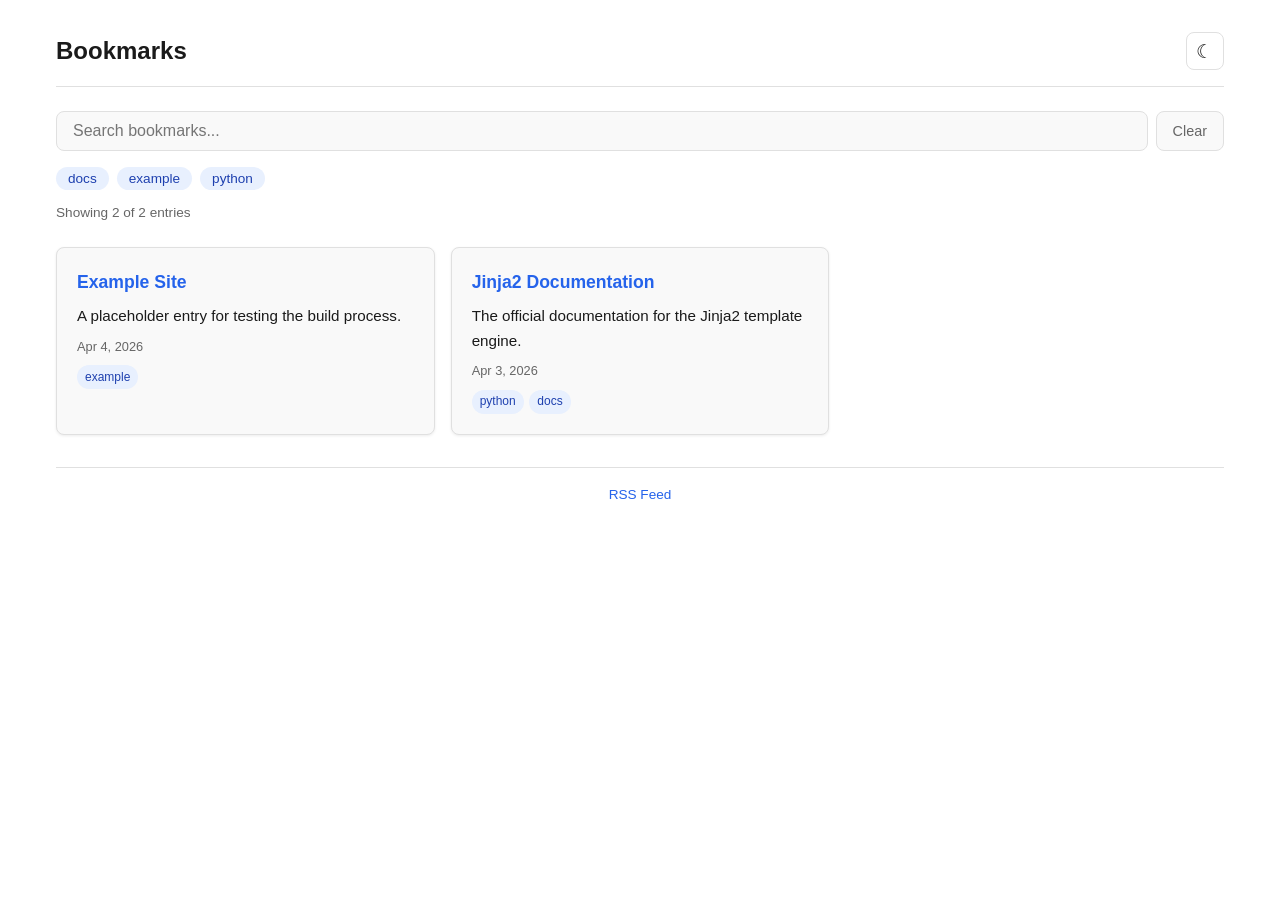
==== docs/index.html @ 7f57fa96 "feat: complete bookmark collection site with generated output Remove old Jekyll files and add genera" ====
<!DOCTYPE html>
<html lang="en">
<head>
    <meta charset="UTF-8">
    <meta name="viewport" content="width=device-width, initial-scale=1.0">
    <title>Bookmarks</title>
    <link rel="stylesheet" href="static/style.css">
    <link rel="alternate" type="application/atom+xml" title="Bookmarks Feed" href="feed.xml">
</head>
<body>
    <header>
        <h1>Bookmarks</h1>
        <button id="theme-toggle" type="button" aria-label="Toggle dark mode">
            <span class="icon-sun">&#9728;</span>
            <span class="icon-moon">&#9790;</span>
        </button>
    </header>

    <div class="controls">
        <div class="search-bar">
            <input type="text" id="search" placeholder="Search bookmarks..." aria-label="Search bookmarks">
            <button id="clear-filters" type="button">Clear</button>
        </div>
        <div class="tag-bar" id="tag-bar">
            
            <button class="tag-pill" data-tag="docs" type="button">docs</button>
            
            <button class="tag-pill" data-tag="example" type="button">example</button>
            
            <button class="tag-pill" data-tag="python" type="button">python</button>
            
        </div>
        <p class="entry-count" id="entry-count"></p>
    </div>

    <main class="card-grid" id="card-grid">
        
        <article class="card"
                 data-title="example site"
                 data-description="a placeholder entry for testing the build process."
                 data-tags="example">
            <h2><a href="https://example.com" target="_blank" rel="noopener noreferrer">Example Site</a></h2>
            <p class="description">A placeholder entry for testing the build process.</p>
            <time datetime="2026-04-04">Apr 4, 2026</time>
            <div class="tags">
                
                <span class="tag-pill">example</span>
                
            </div>
        </article>
        
        <article class="card"
                 data-title="jinja2 documentation"
                 data-description="the official documentation for the jinja2 template engine."
                 data-tags="python docs">
            <h2><a href="https://jinja.palletsprojects.com" target="_blank" rel="noopener noreferrer">Jinja2 Documentation</a></h2>
            <p class="description">The official documentation for the Jinja2 template engine.</p>
            <time datetime="2026-04-03">Apr 3, 2026</time>
            <div class="tags">
                
                <span class="tag-pill">python</span>
                
                <span class="tag-pill">docs</span>
                
            </div>
        </article>
        
    </main>

    <footer>
        <a href="feed.xml">RSS Feed</a>
    </footer>

    <script src="static/app.js"></script>
</body>
</html>
---- docs/static/style.css ----
/* === Reset & Base === */
*, *::before, *::after {
    box-sizing: border-box;
    margin: 0;
    padding: 0;
}

:root {
    --bg: #ffffff;
    --bg-card: #f9f9f9;
    --text: #1a1a1a;
    --text-muted: #666666;
    --border: #e0e0e0;
    --accent: #2563eb;
    --accent-hover: #1d4ed8;
    --tag-bg: #e8f0fe;
    --tag-text: #1e40af;
    --tag-active-bg: #2563eb;
    --tag-active-text: #ffffff;
    --shadow: 0 1px 3px rgba(0, 0, 0, 0.08);
    --radius: 8px;
    --font: -apple-system, BlinkMacSystemFont, "Segoe UI", Roboto, "Helvetica Neue", Arial, sans-serif;
}

[data-theme="dark"] {
    --bg: #0f0f0f;
    --bg-card: #1a1a1a;
    --text: #e5e5e5;
    --text-muted: #999999;
    --border: #333333;
    --accent: #60a5fa;
    --accent-hover: #93bbfd;
    --tag-bg: #1e3a5f;
    --tag-text: #93c5fd;
    --tag-active-bg: #60a5fa;
    --tag-active-text: #0f0f0f;
    --shadow: 0 1px 3px rgba(0, 0, 0, 0.3);
}

body {
    font-family: var(--font);
    background: var(--bg);
    color: var(--text);
    line-height: 1.6;
    max-width: 1200px;
    margin: 0 auto;
    padding: 1rem;
    transition: background 0.2s, color 0.2s;
}

/* === Header === */
header {
    display: flex;
    justify-content: space-between;
    align-items: center;
    padding: 1rem 0;
    border-bottom: 1px solid var(--border);
    margin-bottom: 1.5rem;
}

header h1 {
    font-size: 1.5rem;
    font-weight: 700;
}

#theme-toggle {
    background: none;
    border: 1px solid var(--border);
    border-radius: var(--radius);
    padding: 0.4rem 0.6rem;
    cursor: pointer;
    font-size: 1.2rem;
    color: var(--text);
    transition: border-color 0.2s;
}

#theme-toggle:hover {
    border-color: var(--accent);
}

/* Show sun in dark mode, moon in light mode */
.icon-sun { display: none; }
.icon-moon { display: inline; }
[data-theme="dark"] .icon-sun { display: inline; }
[data-theme="dark"] .icon-moon { display: none; }

/* === Controls === */
.controls {
    margin-bottom: 1.5rem;
}

.search-bar {
    display: flex;
    gap: 0.5rem;
    margin-bottom: 1rem;
}

.search-bar input {
    flex: 1;
    padding: 0.6rem 1rem;
    border: 1px solid var(--border);
    border-radius: var(--radius);
    font-size: 1rem;
    background: var(--bg-card);
    color: var(--text);
    transition: border-color 0.2s;
}

.search-bar input:focus {
    outline: none;
    border-color: var(--accent);
}

.search-bar button {
    padding: 0.6rem 1rem;
    border: 1px solid var(--border);
    border-radius: var(--radius);
    background: var(--bg-card);
    color: var(--text-muted);
    cursor: pointer;
    font-size: 0.9rem;
    transition: border-color 0.2s;
}

.search-bar button:hover {
    border-color: var(--accent);
    color: var(--text);
}

.tag-bar {
    display: flex;
    flex-wrap: wrap;
    gap: 0.5rem;
    margin-bottom: 0.75rem;
}

.tag-pill {
    display: inline-block;
    padding: 0.25rem 0.75rem;
    border-radius: 9999px;
    font-size: 0.85rem;
    background: var(--tag-bg);
    color: var(--tag-text);
    border: none;
    cursor: pointer;
    transition: background 0.2s, color 0.2s;
}

button.tag-pill:hover {
    background: var(--tag-active-bg);
    color: var(--tag-active-text);
}

button.tag-pill.active {
    background: var(--tag-active-bg);
    color: var(--tag-active-text);
}

.entry-count {
    font-size: 0.85rem;
    color: var(--text-muted);
}

/* === Card Grid === */
.card-grid {
    display: grid;
    gap: 1rem;
    grid-template-columns: 1fr;
}

@media (min-width: 640px) {
    .card-grid { grid-template-columns: repeat(2, 1fr); }
}

@media (min-width: 1024px) {
    .card-grid { grid-template-columns: repeat(3, 1fr); }
}

.card {
    background: var(--bg-card);
    border: 1px solid var(--border);
    border-radius: var(--radius);
    padding: 1.25rem;
    box-shadow: var(--shadow);
    transition: border-color 0.2s, box-shadow 0.2s;
}

.card:hover {
    border-color: var(--accent);
}

.card.hidden {
    display: none;
}

.card h2 {
    font-size: 1.1rem;
    font-weight: 600;
    margin-bottom: 0.5rem;
}

.card h2 a {
    color: var(--accent);
    text-decoration: none;
}

.card h2 a:hover {
    text-decoration: underline;
}

.card .description {
    font-size: 0.95rem;
    color: var(--text);
    margin-bottom: 0.5rem;
}

.card time {
    display: block;
    font-size: 0.8rem;
    color: var(--text-muted);
    margin-bottom: 0.5rem;
}

.card .tags {
    display: flex;
    flex-wrap: wrap;
    gap: 0.35rem;
}

.card .tags .tag-pill {
    font-size: 0.75rem;
    padding: 0.15rem 0.5rem;
    cursor: default;
}

/* === Footer === */
footer {
    margin-top: 2rem;
    padding: 1rem 0;
    border-top: 1px solid var(--border);
    text-align: center;
    font-size: 0.85rem;
}

footer a {
    color: var(--accent);
    text-decoration: none;
}

footer a:hover {
    text-decoration: underline;
}
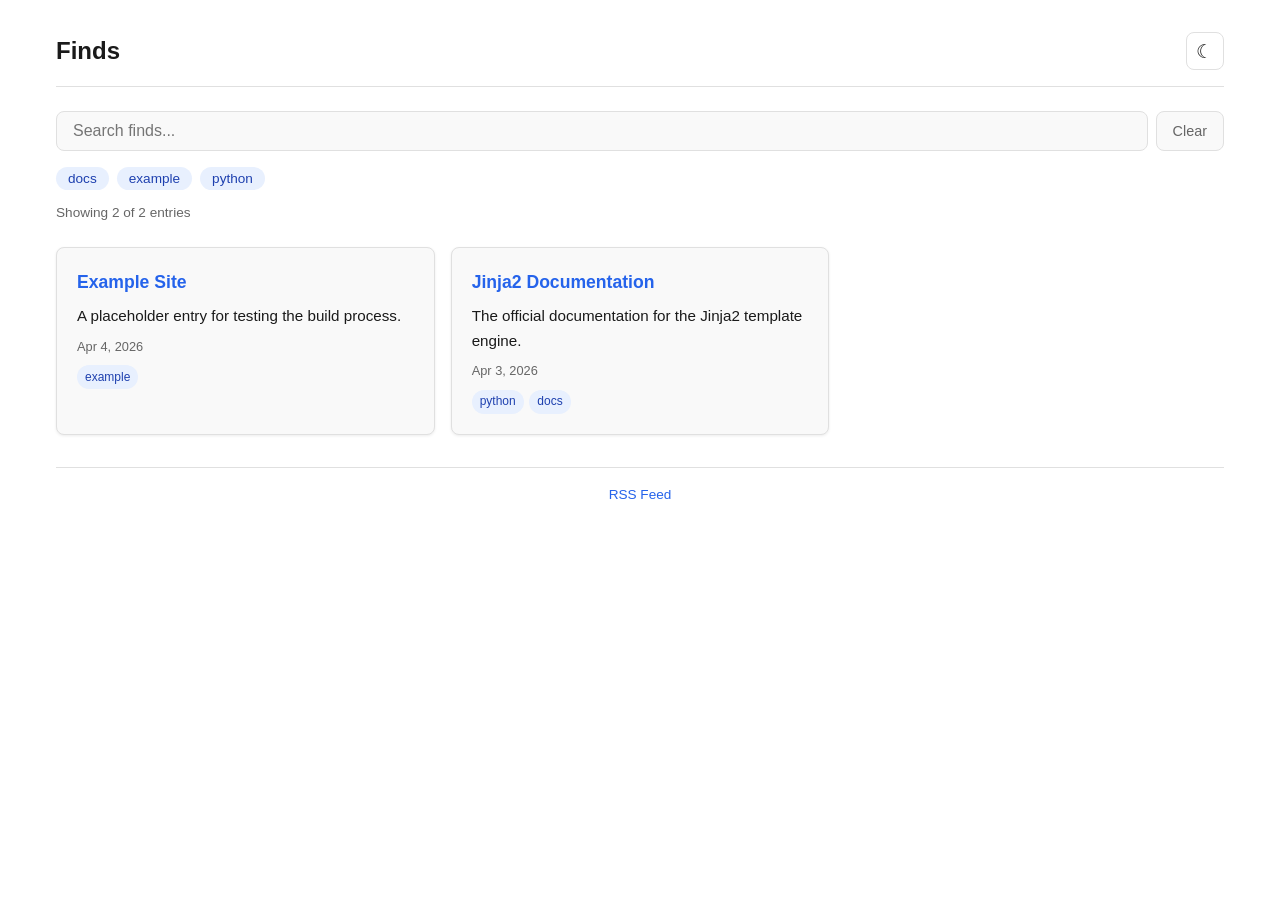
==== commit da46038b: "Switch to uv, rename to Finds, add justfile - Replace requirements.txt with pyproject.toml and uv.lo" ====
--- a/docs/index.html
+++ b/docs/index.html
@@ -3,13 +3,13 @@
 <head>
     <meta charset="UTF-8">
     <meta name="viewport" content="width=device-width, initial-scale=1.0">
-    <title>Bookmarks</title>
+    <title>Finds</title>
     <link rel="stylesheet" href="static/style.css">
-    <link rel="alternate" type="application/atom+xml" title="Bookmarks Feed" href="feed.xml">
+    <link rel="alternate" type="application/atom+xml" title="Finds Feed" href="feed.xml">
 </head>
 <body>
     <header>
-        <h1>Bookmarks</h1>
+        <h1>Finds</h1>
         <button id="theme-toggle" type="button" aria-label="Toggle dark mode">
             <span class="icon-sun">&#9728;</span>
             <span class="icon-moon">&#9790;</span>
@@ -18,7 +18,7 @@
 
     <div class="controls">
         <div class="search-bar">
-            <input type="text" id="search" placeholder="Search bookmarks..." aria-label="Search bookmarks">
+            <input type="text" id="search" placeholder="Search finds..." aria-label="Search finds">
             <button id="clear-filters" type="button">Clear</button>
         </div>
         <div class="tag-bar" id="tag-bar">
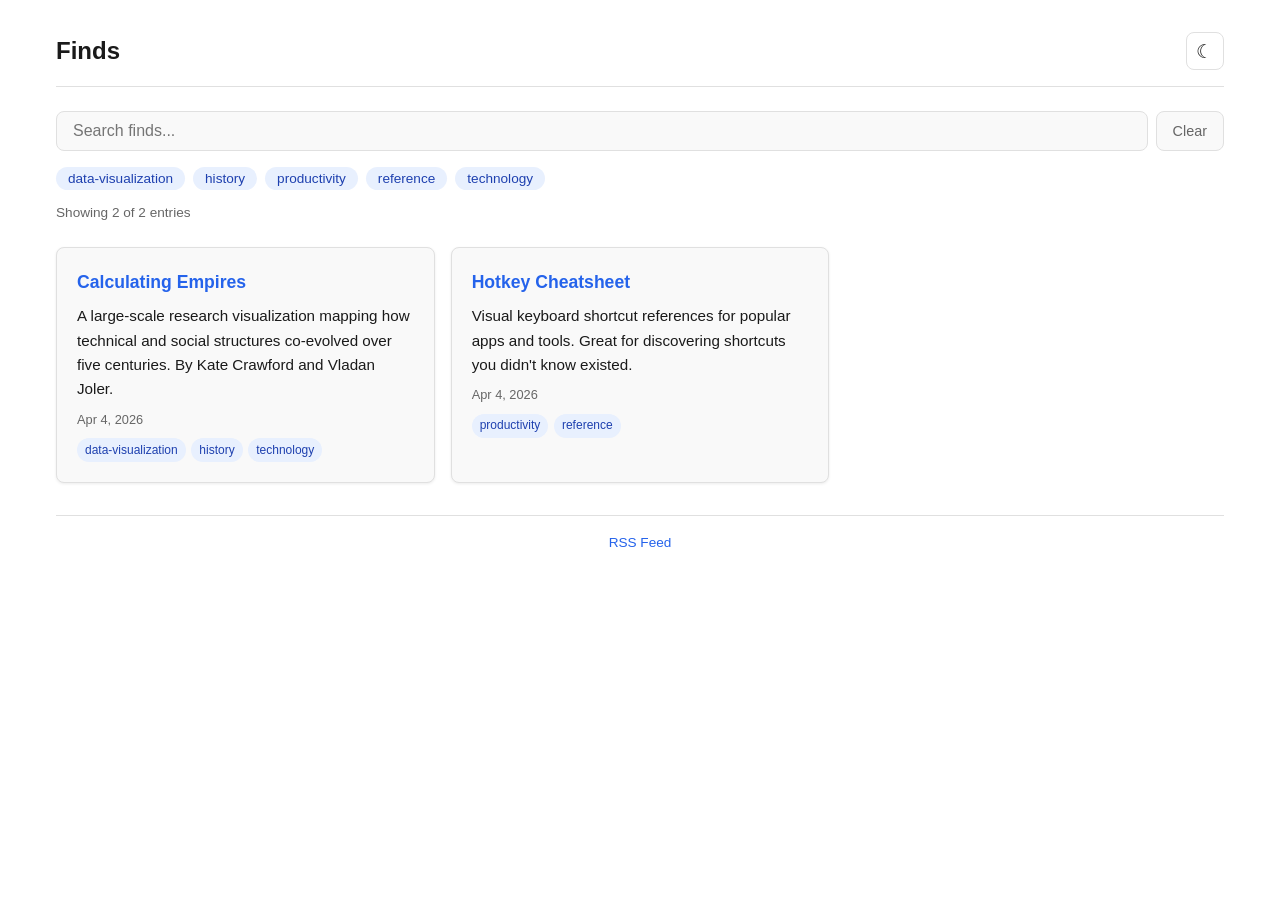
==== commit 8ecaf285: "Replace placeholders with first real entries Add hotkeycheatsheet.com and calculatingempires.net.  C" ====
--- a/docs/index.html
+++ b/docs/index.html
@@ -23,11 +23,15 @@
         </div>
         <div class="tag-bar" id="tag-bar">
             
-            <button class="tag-pill" data-tag="docs" type="button">docs</button>
+            <button class="tag-pill" data-tag="data-visualization" type="button">data-visualization</button>
             
-            <button class="tag-pill" data-tag="example" type="button">example</button>
+            <button class="tag-pill" data-tag="history" type="button">history</button>
             
-            <button class="tag-pill" data-tag="python" type="button">python</button>
+            <button class="tag-pill" data-tag="productivity" type="button">productivity</button>
+            
+            <button class="tag-pill" data-tag="reference" type="button">reference</button>
+            
+            <button class="tag-pill" data-tag="technology" type="button">technology</button>
             
         </div>
         <p class="entry-count" id="entry-count"></p>
@@ -36,31 +40,35 @@
     <main class="card-grid" id="card-grid">
         
         <article class="card"
-                 data-title="example site"
-                 data-description="a placeholder entry for testing the build process."
-                 data-tags="example">
-            <h2><a href="https://example.com" target="_blank" rel="noopener noreferrer">Example Site</a></h2>
-            <p class="description">A placeholder entry for testing the build process.</p>
+                 data-title="calculating empires"
+                 data-description="a large-scale research visualization mapping how technical and social structures co-evolved over five centuries. by kate crawford and vladan joler."
+                 data-tags="data-visualization history technology">
+            <h2><a href="https://calculatingempires.net/" target="_blank" rel="noopener noreferrer">Calculating Empires</a></h2>
+            <p class="description">A large-scale research visualization mapping how technical and social structures co-evolved over five centuries. By Kate Crawford and Vladan Joler.</p>
             <time datetime="2026-04-04">Apr 4, 2026</time>
             <div class="tags">
                 
-                <span class="tag-pill">example</span>
+                <span class="tag-pill">data-visualization</span>
+                
+                <span class="tag-pill">history</span>
+                
+                <span class="tag-pill">technology</span>
                 
             </div>
         </article>
         
         <article class="card"
-                 data-title="jinja2 documentation"
-                 data-description="the official documentation for the jinja2 template engine."
-                 data-tags="python docs">
-            <h2><a href="https://jinja.palletsprojects.com" target="_blank" rel="noopener noreferrer">Jinja2 Documentation</a></h2>
-            <p class="description">The official documentation for the Jinja2 template engine.</p>
-            <time datetime="2026-04-03">Apr 3, 2026</time>
+                 data-title="hotkey cheatsheet"
+                 data-description="visual keyboard shortcut references for popular apps and tools. great for discovering shortcuts you didn&#39;t know existed."
+                 data-tags="productivity reference">
+            <h2><a href="https://hotkeycheatsheet.com/" target="_blank" rel="noopener noreferrer">Hotkey Cheatsheet</a></h2>
+            <p class="description">Visual keyboard shortcut references for popular apps and tools. Great for discovering shortcuts you didn&#39;t know existed.</p>
+            <time datetime="2026-04-04">Apr 4, 2026</time>
             <div class="tags">
                 
-                <span class="tag-pill">python</span>
+                <span class="tag-pill">productivity</span>
                 
-                <span class="tag-pill">docs</span>
+                <span class="tag-pill">reference</span>
                 
             </div>
         </article>
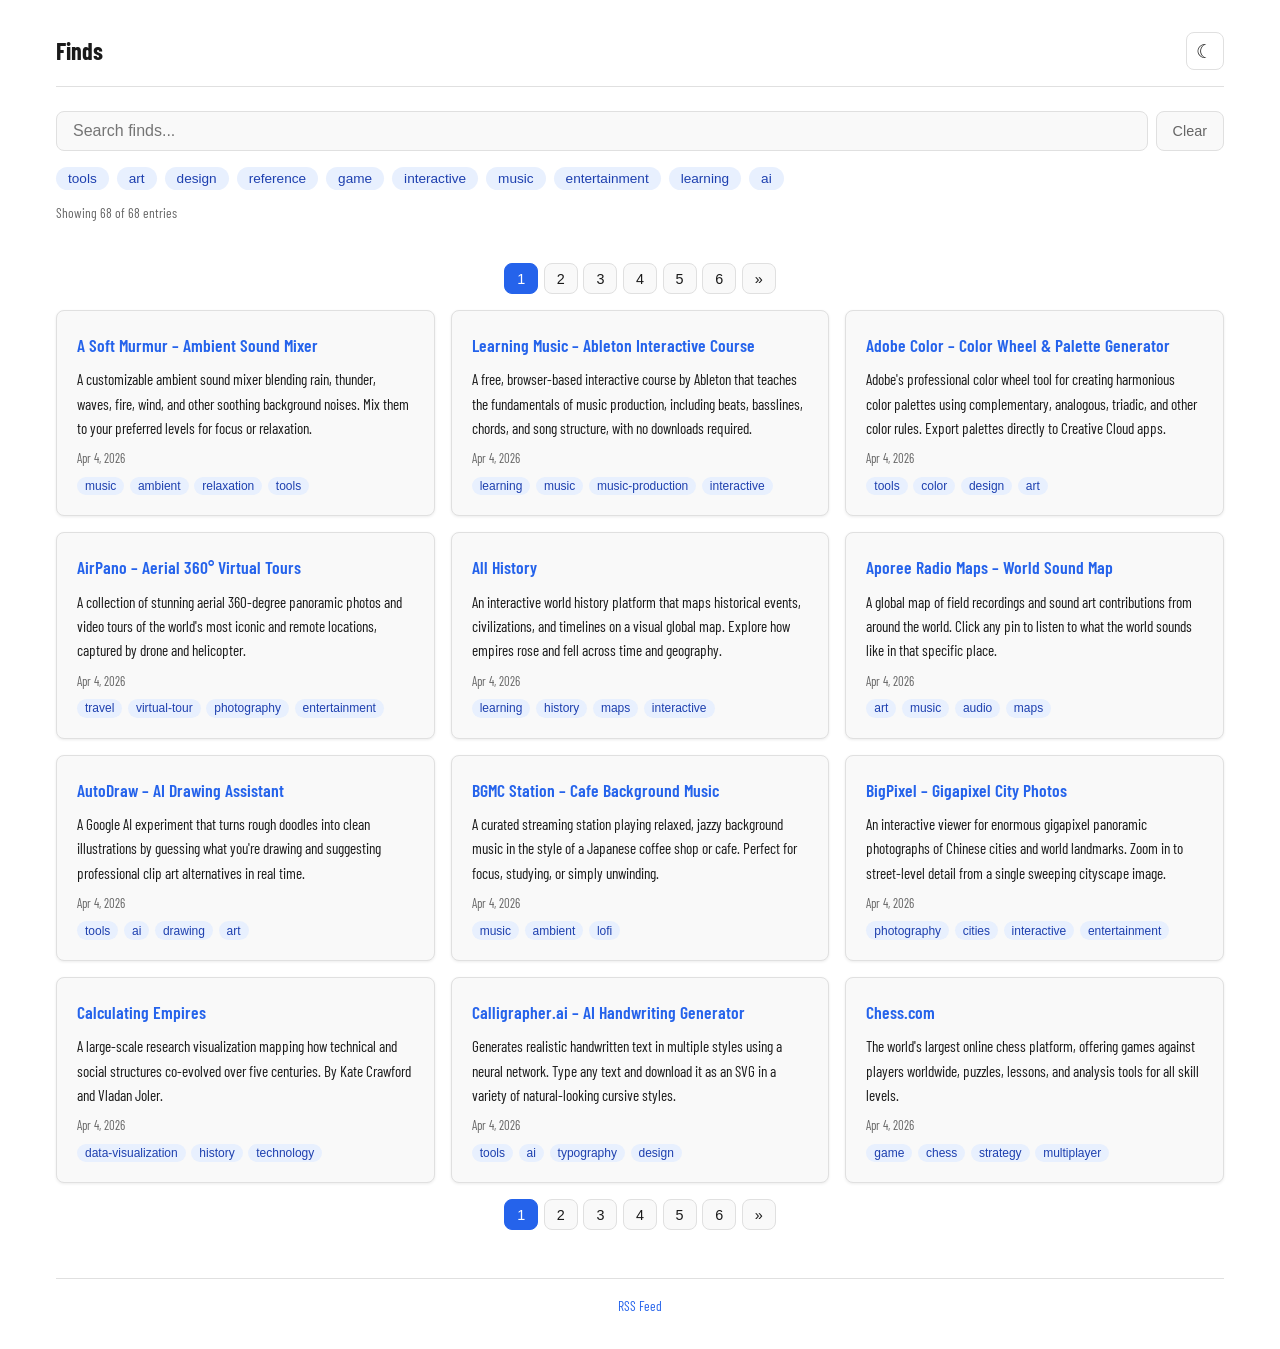
==== commit accfe52b: "Add 66 curated entries, pagination, top-10 tags, Barlow Condensed font - Import 66 interesting site " ====
--- a/docs/index.html
+++ b/docs/index.html
@@ -4,6 +4,9 @@
     <meta charset="UTF-8">
     <meta name="viewport" content="width=device-width, initial-scale=1.0">
     <title>Finds</title>
+    <link rel="preconnect" href="https://fonts.googleapis.com">
+    <link rel="preconnect" href="https://fonts.gstatic.com" crossorigin>
+    <link href="https://fonts.googleapis.com/css2?family=Barlow+Condensed:wght@400;600;700&display=swap" rel="stylesheet">
     <link rel="stylesheet" href="static/style.css">
     <link rel="alternate" type="application/atom+xml" title="Finds Feed" href="feed.xml">
 </head>
@@ -23,21 +26,211 @@
         </div>
         <div class="tag-bar" id="tag-bar">
             
-            <button class="tag-pill" data-tag="data-visualization" type="button">data-visualization</button>
+            <button class="tag-pill" data-tag="tools" type="button">tools</button>
             
-            <button class="tag-pill" data-tag="history" type="button">history</button>
+            <button class="tag-pill" data-tag="art" type="button">art</button>
             
-            <button class="tag-pill" data-tag="productivity" type="button">productivity</button>
+            <button class="tag-pill" data-tag="design" type="button">design</button>
             
             <button class="tag-pill" data-tag="reference" type="button">reference</button>
             
-            <button class="tag-pill" data-tag="technology" type="button">technology</button>
+            <button class="tag-pill" data-tag="game" type="button">game</button>
+            
+            <button class="tag-pill" data-tag="interactive" type="button">interactive</button>
+            
+            <button class="tag-pill" data-tag="music" type="button">music</button>
+            
+            <button class="tag-pill" data-tag="entertainment" type="button">entertainment</button>
+            
+            <button class="tag-pill" data-tag="learning" type="button">learning</button>
+            
+            <button class="tag-pill" data-tag="ai" type="button">ai</button>
             
         </div>
         <p class="entry-count" id="entry-count"></p>
     </div>
 
+    <nav class="pagination" id="pagination-top"></nav>
+
     <main class="card-grid" id="card-grid">
+        
+        <article class="card"
+                 data-title="a soft murmur – ambient sound mixer"
+                 data-description="a customizable ambient sound mixer blending rain, thunder, waves, fire, wind, and other soothing background noises. mix them to your preferred levels for focus or relaxation."
+                 data-tags="music ambient relaxation tools">
+            <h2><a href="http://asoftmurmur.com/" target="_blank" rel="noopener noreferrer">A Soft Murmur – Ambient Sound Mixer</a></h2>
+            <p class="description">A customizable ambient sound mixer blending rain, thunder, waves, fire, wind, and other soothing background noises. Mix them to your preferred levels for focus or relaxation.</p>
+            <time datetime="2026-04-04">Apr 4, 2026</time>
+            <div class="tags">
+                
+                <button class="tag-pill card-tag" data-tag="music" type="button">music</button>
+                
+                <button class="tag-pill card-tag" data-tag="ambient" type="button">ambient</button>
+                
+                <button class="tag-pill card-tag" data-tag="relaxation" type="button">relaxation</button>
+                
+                <button class="tag-pill card-tag" data-tag="tools" type="button">tools</button>
+                
+            </div>
+        </article>
+        
+        <article class="card"
+                 data-title="learning music – ableton interactive course"
+                 data-description="a free, browser-based interactive course by ableton that teaches the fundamentals of music production, including beats, basslines, chords, and song structure, with no downloads required."
+                 data-tags="learning music music-production interactive">
+            <h2><a href="https://learningmusic.ableton.com/zh-Hans/" target="_blank" rel="noopener noreferrer">Learning Music – Ableton Interactive Course</a></h2>
+            <p class="description">A free, browser-based interactive course by Ableton that teaches the fundamentals of music production, including beats, basslines, chords, and song structure, with no downloads required.</p>
+            <time datetime="2026-04-04">Apr 4, 2026</time>
+            <div class="tags">
+                
+                <button class="tag-pill card-tag" data-tag="learning" type="button">learning</button>
+                
+                <button class="tag-pill card-tag" data-tag="music" type="button">music</button>
+                
+                <button class="tag-pill card-tag" data-tag="music-production" type="button">music-production</button>
+                
+                <button class="tag-pill card-tag" data-tag="interactive" type="button">interactive</button>
+                
+            </div>
+        </article>
+        
+        <article class="card"
+                 data-title="adobe color – color wheel &amp; palette generator"
+                 data-description="adobe&#39;s professional color wheel tool for creating harmonious color palettes using complementary, analogous, triadic, and other color rules. export palettes directly to creative cloud apps."
+                 data-tags="tools color design art">
+            <h2><a href="https://color.adobe.com/zh/create/color-wheel" target="_blank" rel="noopener noreferrer">Adobe Color – Color Wheel &amp; Palette Generator</a></h2>
+            <p class="description">Adobe&#39;s professional color wheel tool for creating harmonious color palettes using complementary, analogous, triadic, and other color rules. Export palettes directly to Creative Cloud apps.</p>
+            <time datetime="2026-04-04">Apr 4, 2026</time>
+            <div class="tags">
+                
+                <button class="tag-pill card-tag" data-tag="tools" type="button">tools</button>
+                
+                <button class="tag-pill card-tag" data-tag="color" type="button">color</button>
+                
+                <button class="tag-pill card-tag" data-tag="design" type="button">design</button>
+                
+                <button class="tag-pill card-tag" data-tag="art" type="button">art</button>
+                
+            </div>
+        </article>
+        
+        <article class="card"
+                 data-title="airpano – aerial 360° virtual tours"
+                 data-description="a collection of stunning aerial 360-degree panoramic photos and video tours of the world&#39;s most iconic and remote locations, captured by drone and helicopter."
+                 data-tags="travel virtual-tour photography entertainment">
+            <h2><a href="http://www.airpano.com/" target="_blank" rel="noopener noreferrer">AirPano – Aerial 360° Virtual Tours</a></h2>
+            <p class="description">A collection of stunning aerial 360-degree panoramic photos and video tours of the world&#39;s most iconic and remote locations, captured by drone and helicopter.</p>
+            <time datetime="2026-04-04">Apr 4, 2026</time>
+            <div class="tags">
+                
+                <button class="tag-pill card-tag" data-tag="travel" type="button">travel</button>
+                
+                <button class="tag-pill card-tag" data-tag="virtual-tour" type="button">virtual-tour</button>
+                
+                <button class="tag-pill card-tag" data-tag="photography" type="button">photography</button>
+                
+                <button class="tag-pill card-tag" data-tag="entertainment" type="button">entertainment</button>
+                
+            </div>
+        </article>
+        
+        <article class="card"
+                 data-title="all history"
+                 data-description="an interactive world history platform that maps historical events, civilizations, and timelines on a visual global map. explore how empires rose and fell across time and geography."
+                 data-tags="learning history maps interactive">
+            <h2><a href="https://www.allhistory.com/" target="_blank" rel="noopener noreferrer">All History</a></h2>
+            <p class="description">An interactive world history platform that maps historical events, civilizations, and timelines on a visual global map. Explore how empires rose and fell across time and geography.</p>
+            <time datetime="2026-04-04">Apr 4, 2026</time>
+            <div class="tags">
+                
+                <button class="tag-pill card-tag" data-tag="learning" type="button">learning</button>
+                
+                <button class="tag-pill card-tag" data-tag="history" type="button">history</button>
+                
+                <button class="tag-pill card-tag" data-tag="maps" type="button">maps</button>
+                
+                <button class="tag-pill card-tag" data-tag="interactive" type="button">interactive</button>
+                
+            </div>
+        </article>
+        
+        <article class="card"
+                 data-title="aporee radio maps – world sound map"
+                 data-description="a global map of field recordings and sound art contributions from around the world. click any pin to listen to what the world sounds like in that specific place."
+                 data-tags="art music audio maps">
+            <h2><a href="https://aporee.org/maps/" target="_blank" rel="noopener noreferrer">Aporee Radio Maps – World Sound Map</a></h2>
+            <p class="description">A global map of field recordings and sound art contributions from around the world. Click any pin to listen to what the world sounds like in that specific place.</p>
+            <time datetime="2026-04-04">Apr 4, 2026</time>
+            <div class="tags">
+                
+                <button class="tag-pill card-tag" data-tag="art" type="button">art</button>
+                
+                <button class="tag-pill card-tag" data-tag="music" type="button">music</button>
+                
+                <button class="tag-pill card-tag" data-tag="audio" type="button">audio</button>
+                
+                <button class="tag-pill card-tag" data-tag="maps" type="button">maps</button>
+                
+            </div>
+        </article>
+        
+        <article class="card"
+                 data-title="autodraw – ai drawing assistant"
+                 data-description="a google ai experiment that turns rough doodles into clean illustrations by guessing what you&#39;re drawing and suggesting professional clip art alternatives in real time."
+                 data-tags="tools ai drawing art">
+            <h2><a href="https://aiexperiments.withgoogle.com/autodraw" target="_blank" rel="noopener noreferrer">AutoDraw – AI Drawing Assistant</a></h2>
+            <p class="description">A Google AI experiment that turns rough doodles into clean illustrations by guessing what you&#39;re drawing and suggesting professional clip art alternatives in real time.</p>
+            <time datetime="2026-04-04">Apr 4, 2026</time>
+            <div class="tags">
+                
+                <button class="tag-pill card-tag" data-tag="tools" type="button">tools</button>
+                
+                <button class="tag-pill card-tag" data-tag="ai" type="button">ai</button>
+                
+                <button class="tag-pill card-tag" data-tag="drawing" type="button">drawing</button>
+                
+                <button class="tag-pill card-tag" data-tag="art" type="button">art</button>
+                
+            </div>
+        </article>
+        
+        <article class="card"
+                 data-title="bgmc station – cafe background music"
+                 data-description="a curated streaming station playing relaxed, jazzy background music in the style of a japanese coffee shop or cafe. perfect for focus, studying, or simply unwinding."
+                 data-tags="music ambient lofi">
+            <h2><a href="https://bgmc-station.com/" target="_blank" rel="noopener noreferrer">BGMC Station – Cafe Background Music</a></h2>
+            <p class="description">A curated streaming station playing relaxed, jazzy background music in the style of a Japanese coffee shop or cafe. Perfect for focus, studying, or simply unwinding.</p>
+            <time datetime="2026-04-04">Apr 4, 2026</time>
+            <div class="tags">
+                
+                <button class="tag-pill card-tag" data-tag="music" type="button">music</button>
+                
+                <button class="tag-pill card-tag" data-tag="ambient" type="button">ambient</button>
+                
+                <button class="tag-pill card-tag" data-tag="lofi" type="button">lofi</button>
+                
+            </div>
+        </article>
+        
+        <article class="card"
+                 data-title="bigpixel – gigapixel city photos"
+                 data-description="an interactive viewer for enormous gigapixel panoramic photographs of chinese cities and world landmarks. zoom in to street-level detail from a single sweeping cityscape image."
+                 data-tags="photography cities interactive entertainment">
+            <h2><a href="https://bigpixel.cn/zh-CN.html" target="_blank" rel="noopener noreferrer">BigPixel – Gigapixel City Photos</a></h2>
+            <p class="description">An interactive viewer for enormous gigapixel panoramic photographs of Chinese cities and world landmarks. Zoom in to street-level detail from a single sweeping cityscape image.</p>
+            <time datetime="2026-04-04">Apr 4, 2026</time>
+            <div class="tags">
+                
+                <button class="tag-pill card-tag" data-tag="photography" type="button">photography</button>
+                
+                <button class="tag-pill card-tag" data-tag="cities" type="button">cities</button>
+                
+                <button class="tag-pill card-tag" data-tag="interactive" type="button">interactive</button>
+                
+                <button class="tag-pill card-tag" data-tag="entertainment" type="button">entertainment</button>
+                
+            </div>
+        </article>
         
         <article class="card"
                  data-title="calculating empires"
@@ -48,11 +241,285 @@
             <time datetime="2026-04-04">Apr 4, 2026</time>
             <div class="tags">
                 
-                <span class="tag-pill">data-visualization</span>
-                
-                <span class="tag-pill">history</span>
-                
-                <span class="tag-pill">technology</span>
+                <button class="tag-pill card-tag" data-tag="data-visualization" type="button">data-visualization</button>
+                
+                <button class="tag-pill card-tag" data-tag="history" type="button">history</button>
+                
+                <button class="tag-pill card-tag" data-tag="technology" type="button">technology</button>
+                
+            </div>
+        </article>
+        
+        <article class="card"
+                 data-title="calligrapher.ai – ai handwriting generator"
+                 data-description="generates realistic handwritten text in multiple styles using a neural network. type any text and download it as an svg in a variety of natural-looking cursive styles."
+                 data-tags="tools ai typography design">
+            <h2><a href="https://www.calligrapher.ai/" target="_blank" rel="noopener noreferrer">Calligrapher.ai – AI Handwriting Generator</a></h2>
+            <p class="description">Generates realistic handwritten text in multiple styles using a neural network. Type any text and download it as an SVG in a variety of natural-looking cursive styles.</p>
+            <time datetime="2026-04-04">Apr 4, 2026</time>
+            <div class="tags">
+                
+                <button class="tag-pill card-tag" data-tag="tools" type="button">tools</button>
+                
+                <button class="tag-pill card-tag" data-tag="ai" type="button">ai</button>
+                
+                <button class="tag-pill card-tag" data-tag="typography" type="button">typography</button>
+                
+                <button class="tag-pill card-tag" data-tag="design" type="button">design</button>
+                
+            </div>
+        </article>
+        
+        <article class="card"
+                 data-title="chess.com"
+                 data-description="the world&#39;s largest online chess platform, offering games against players worldwide, puzzles, lessons, and analysis tools for all skill levels."
+                 data-tags="game chess strategy multiplayer">
+            <h2><a href="https://www.chess.com/" target="_blank" rel="noopener noreferrer">Chess.com</a></h2>
+            <p class="description">The world&#39;s largest online chess platform, offering games against players worldwide, puzzles, lessons, and analysis tools for all skill levels.</p>
+            <time datetime="2026-04-04">Apr 4, 2026</time>
+            <div class="tags">
+                
+                <button class="tag-pill card-tag" data-tag="game" type="button">game</button>
+                
+                <button class="tag-pill card-tag" data-tag="chess" type="button">chess</button>
+                
+                <button class="tag-pill card-tag" data-tag="strategy" type="button">strategy</button>
+                
+                <button class="tag-pill card-tag" data-tag="multiplayer" type="button">multiplayer</button>
+                
+            </div>
+        </article>
+        
+        <article class="card"
+                 data-title="cloud appreciation society"
+                 data-description="a global community dedicated to appreciating and celebrating clouds in all their forms. the site features a cloud gallery, cloud types guide, and a manifesto against blue-sky thinking."
+                 data-tags="art nature photography community">
+            <h2><a href="https://cloudappreciationsociety.org/" target="_blank" rel="noopener noreferrer">Cloud Appreciation Society</a></h2>
+            <p class="description">A global community dedicated to appreciating and celebrating clouds in all their forms. The site features a cloud gallery, cloud types guide, and a manifesto against blue-sky thinking.</p>
+            <time datetime="2026-04-04">Apr 4, 2026</time>
+            <div class="tags">
+                
+                <button class="tag-pill card-tag" data-tag="art" type="button">art</button>
+                
+                <button class="tag-pill card-tag" data-tag="nature" type="button">nature</button>
+                
+                <button class="tag-pill card-tag" data-tag="photography" type="button">photography</button>
+                
+                <button class="tag-pill card-tag" data-tag="community" type="button">community</button>
+                
+            </div>
+        </article>
+        
+        <article class="card"
+                 data-title="coding font – font comparison tournament"
+                 data-description="a tournament-style tool for choosing your ideal programming font. it shows two fonts side by side in a bracket format until you&#39;ve found your personal favorite coding typeface."
+                 data-tags="tools typography programming design">
+            <h2><a href="https://www.codingfont.com/" target="_blank" rel="noopener noreferrer">Coding Font – Font Comparison Tournament</a></h2>
+            <p class="description">A tournament-style tool for choosing your ideal programming font. It shows two fonts side by side in a bracket format until you&#39;ve found your personal favorite coding typeface.</p>
+            <time datetime="2026-04-04">Apr 4, 2026</time>
+            <div class="tags">
+                
+                <button class="tag-pill card-tag" data-tag="tools" type="button">tools</button>
+                
+                <button class="tag-pill card-tag" data-tag="typography" type="button">typography</button>
+                
+                <button class="tag-pill card-tag" data-tag="programming" type="button">programming</button>
+                
+                <button class="tag-pill card-tag" data-tag="design" type="button">design</button>
+                
+            </div>
+        </article>
+        
+        <article class="card"
+                 data-title="conserve the sound"
+                 data-description="an online museum of disappearing sounds, archiving audio recordings of obsolete everyday objects like rotary phones, film cameras, and typewriters. a sonic time capsule of the analog world."
+                 data-tags="music audio archive nostalgia">
+            <h2><a href="https://www.conservethesound.de/" target="_blank" rel="noopener noreferrer">Conserve the Sound</a></h2>
+            <p class="description">An online museum of disappearing sounds, archiving audio recordings of obsolete everyday objects like rotary phones, film cameras, and typewriters. A sonic time capsule of the analog world.</p>
+            <time datetime="2026-04-04">Apr 4, 2026</time>
+            <div class="tags">
+                
+                <button class="tag-pill card-tag" data-tag="music" type="button">music</button>
+                
+                <button class="tag-pill card-tag" data-tag="audio" type="button">audio</button>
+                
+                <button class="tag-pill card-tag" data-tag="archive" type="button">archive</button>
+                
+                <button class="tag-pill card-tag" data-tag="nostalgia" type="button">nostalgia</button>
+                
+            </div>
+        </article>
+        
+        <article class="card"
+                 data-title="coursera – online learning platform"
+                 data-description="a leading online learning platform offering courses, certificates, and degrees from top universities and companies worldwide. covers topics from computer science to business and the arts."
+                 data-tags="learning education courses">
+            <h2><a href="https://www.coursera.org/" target="_blank" rel="noopener noreferrer">Coursera – Online Learning Platform</a></h2>
+            <p class="description">A leading online learning platform offering courses, certificates, and degrees from top universities and companies worldwide. Covers topics from computer science to business and the arts.</p>
+            <time datetime="2026-04-04">Apr 4, 2026</time>
+            <div class="tags">
+                
+                <button class="tag-pill card-tag" data-tag="learning" type="button">learning</button>
+                
+                <button class="tag-pill card-tag" data-tag="education" type="button">education</button>
+                
+                <button class="tag-pill card-tag" data-tag="courses" type="button">courses</button>
+                
+            </div>
+        </article>
+        
+        <article class="card"
+                 data-title="deepl translator"
+                 data-description="a high-quality neural machine translation service known for producing more natural and nuanced translations than competitors. supports dozens of languages for text and document translation."
+                 data-tags="tools translation language">
+            <h2><a href="https://www.deepl.com/translator" target="_blank" rel="noopener noreferrer">DeepL Translator</a></h2>
+            <p class="description">A high-quality neural machine translation service known for producing more natural and nuanced translations than competitors. Supports dozens of languages for text and document translation.</p>
+            <time datetime="2026-04-04">Apr 4, 2026</time>
+            <div class="tags">
+                
+                <button class="tag-pill card-tag" data-tag="tools" type="button">tools</button>
+                
+                <button class="tag-pill card-tag" data-tag="translation" type="button">translation</button>
+                
+                <button class="tag-pill card-tag" data-tag="language" type="button">language</button>
+                
+            </div>
+        </article>
+        
+        <article class="card"
+                 data-title="dimensions.com – size reference guide"
+                 data-description="a comprehensive visual reference database for the dimensions and measurements of everyday objects, spaces, buildings, and creatures. invaluable for architects, designers, and anyone needing scale reference."
+                 data-tags="reference design architecture tools">
+            <h2><a href="https://www.dimensions.com/" target="_blank" rel="noopener noreferrer">Dimensions.com – Size Reference Guide</a></h2>
+            <p class="description">A comprehensive visual reference database for the dimensions and measurements of everyday objects, spaces, buildings, and creatures. Invaluable for architects, designers, and anyone needing scale reference.</p>
+            <time datetime="2026-04-04">Apr 4, 2026</time>
+            <div class="tags">
+                
+                <button class="tag-pill card-tag" data-tag="reference" type="button">reference</button>
+                
+                <button class="tag-pill card-tag" data-tag="design" type="button">design</button>
+                
+                <button class="tag-pill card-tag" data-tag="architecture" type="button">architecture</button>
+                
+                <button class="tag-pill card-tag" data-tag="tools" type="button">tools</button>
+                
+            </div>
+        </article>
+        
+        <article class="card"
+                 data-title="driven &amp; listened"
+                 data-description="a curated experience pairing dashcam footage of city drives with local music, letting you virtually cruise through cities around the world while listening to their sounds."
+                 data-tags="entertainment travel music cities">
+            <h2><a href="https://drivenlisten.com/city/" target="_blank" rel="noopener noreferrer">Driven &amp; Listened</a></h2>
+            <p class="description">A curated experience pairing dashcam footage of city drives with local music, letting you virtually cruise through cities around the world while listening to their sounds.</p>
+            <time datetime="2026-04-04">Apr 4, 2026</time>
+            <div class="tags">
+                
+                <button class="tag-pill card-tag" data-tag="entertainment" type="button">entertainment</button>
+                
+                <button class="tag-pill card-tag" data-tag="travel" type="button">travel</button>
+                
+                <button class="tag-pill card-tag" data-tag="music" type="button">music</button>
+                
+                <button class="tag-pill card-tag" data-tag="cities" type="button">cities</button>
+                
+            </div>
+        </article>
+        
+        <article class="card"
+                 data-title="encycolorpedia – color encyclopedia"
+                 data-description="a comprehensive color reference database providing hex codes, rgb values, color names, and harmonies for thousands of named colors. useful for designers and developers needing precise color information."
+                 data-tags="tools color design reference">
+            <h2><a href="https://encycolorpedia.cn/named" target="_blank" rel="noopener noreferrer">Encycolorpedia – Color Encyclopedia</a></h2>
+            <p class="description">A comprehensive color reference database providing hex codes, RGB values, color names, and harmonies for thousands of named colors. Useful for designers and developers needing precise color information.</p>
+            <time datetime="2026-04-04">Apr 4, 2026</time>
+            <div class="tags">
+                
+                <button class="tag-pill card-tag" data-tag="tools" type="button">tools</button>
+                
+                <button class="tag-pill card-tag" data-tag="color" type="button">color</button>
+                
+                <button class="tag-pill card-tag" data-tag="design" type="button">design</button>
+                
+                <button class="tag-pill card-tag" data-tag="reference" type="button">reference</button>
+                
+            </div>
+        </article>
+        
+        <article class="card"
+                 data-title="gapminder dollar street"
+                 data-description="a photo project that visualizes how families around the world live at different income levels, organized on a &#34;street&#34; from poorest to richest. a powerful tool for understanding global inequality."
+                 data-tags="learning data-visualization society photography">
+            <h2><a href="https://www.gapminder.org/dollar-street/" target="_blank" rel="noopener noreferrer">Gapminder Dollar Street</a></h2>
+            <p class="description">A photo project that visualizes how families around the world live at different income levels, organized on a &#34;street&#34; from poorest to richest. A powerful tool for understanding global inequality.</p>
+            <time datetime="2026-04-04">Apr 4, 2026</time>
+            <div class="tags">
+                
+                <button class="tag-pill card-tag" data-tag="learning" type="button">learning</button>
+                
+                <button class="tag-pill card-tag" data-tag="data-visualization" type="button">data-visualization</button>
+                
+                <button class="tag-pill card-tag" data-tag="society" type="button">society</button>
+                
+                <button class="tag-pill card-tag" data-tag="photography" type="button">photography</button>
+                
+            </div>
+        </article>
+        
+        <article class="card"
+                 data-title="giphy – gif search &amp; discovery"
+                 data-description="the world&#39;s largest library of animated gifs and stickers, searchable by keyword or mood. the go-to resource for finding and sharing the perfect reaction gif."
+                 data-tags="reference animation internet-culture">
+            <h2><a href="https://giphy.com/" target="_blank" rel="noopener noreferrer">GIPHY – GIF Search &amp; Discovery</a></h2>
+            <p class="description">The world&#39;s largest library of animated GIFs and stickers, searchable by keyword or mood. The go-to resource for finding and sharing the perfect reaction GIF.</p>
+            <time datetime="2026-04-04">Apr 4, 2026</time>
+            <div class="tags">
+                
+                <button class="tag-pill card-tag" data-tag="reference" type="button">reference</button>
+                
+                <button class="tag-pill card-tag" data-tag="animation" type="button">animation</button>
+                
+                <button class="tag-pill card-tag" data-tag="internet-culture" type="button">internet-culture</button>
+                
+            </div>
+        </article>
+        
+        <article class="card"
+                 data-title="goblin tools"
+                 data-description="a collection of ai-powered micro-tools designed to help neurodivergent people with everyday tasks like breaking down to-do items, adjusting tone, and simplifying complex text."
+                 data-tags="tools ai productivity accessibility">
+            <h2><a href="https://goblin.tools/" target="_blank" rel="noopener noreferrer">Goblin Tools</a></h2>
+            <p class="description">A collection of AI-powered micro-tools designed to help neurodivergent people with everyday tasks like breaking down to-do items, adjusting tone, and simplifying complex text.</p>
+            <time datetime="2026-04-04">Apr 4, 2026</time>
+            <div class="tags">
+                
+                <button class="tag-pill card-tag" data-tag="tools" type="button">tools</button>
+                
+                <button class="tag-pill card-tag" data-tag="ai" type="button">ai</button>
+                
+                <button class="tag-pill card-tag" data-tag="productivity" type="button">productivity</button>
+                
+                <button class="tag-pill card-tag" data-tag="accessibility" type="button">accessibility</button>
+                
+            </div>
+        </article>
+        
+        <article class="card"
+                 data-title="grid type – font creator"
+                 data-description="a browser-based tool for designing pixel and grid-based typefaces interactively. lets you build custom fonts on a grid system and export the results."
+                 data-tags="tools typography design art">
+            <h2><a href="https://www.grid-type.com/" target="_blank" rel="noopener noreferrer">Grid Type – Font Creator</a></h2>
+            <p class="description">A browser-based tool for designing pixel and grid-based typefaces interactively. Lets you build custom fonts on a grid system and export the results.</p>
+            <time datetime="2026-04-04">Apr 4, 2026</time>
+            <div class="tags">
+                
+                <button class="tag-pill card-tag" data-tag="tools" type="button">tools</button>
+                
+                <button class="tag-pill card-tag" data-tag="typography" type="button">typography</button>
+                
+                <button class="tag-pill card-tag" data-tag="design" type="button">design</button>
+                
+                <button class="tag-pill card-tag" data-tag="art" type="button">art</button>
                 
             </div>
         </article>
@@ -66,14 +533,852 @@
             <time datetime="2026-04-04">Apr 4, 2026</time>
             <div class="tags">
                 
-                <span class="tag-pill">productivity</span>
-                
-                <span class="tag-pill">reference</span>
+                <button class="tag-pill card-tag" data-tag="productivity" type="button">productivity</button>
+                
+                <button class="tag-pill card-tag" data-tag="reference" type="button">reference</button>
+                
+            </div>
+        </article>
+        
+        <article class="card"
+                 data-title="human benchmark"
+                 data-description="a suite of cognitive performance tests measuring reaction time, memory, typing speed, and attention. compare your scores against global averages to see how your brain measures up."
+                 data-tags="game cognitive self-improvement interactive">
+            <h2><a href="https://humanbenchmark.com/" target="_blank" rel="noopener noreferrer">Human Benchmark</a></h2>
+            <p class="description">A suite of cognitive performance tests measuring reaction time, memory, typing speed, and attention. Compare your scores against global averages to see how your brain measures up.</p>
+            <time datetime="2026-04-04">Apr 4, 2026</time>
+            <div class="tags">
+                
+                <button class="tag-pill card-tag" data-tag="game" type="button">game</button>
+                
+                <button class="tag-pill card-tag" data-tag="cognitive" type="button">cognitive</button>
+                
+                <button class="tag-pill card-tag" data-tag="self-improvement" type="button">self-improvement</button>
+                
+                <button class="tag-pill card-tag" data-tag="interactive" type="button">interactive</button>
+                
+            </div>
+        </article>
+        
+        <article class="card"
+                 data-title="iaplc – international aquatic plants layout contest"
+                 data-description="the world&#39;s largest aquatic plants layout contest, showcasing breathtaking underwater aquascape artwork from competitors around the globe. a gallery of the most stunning planted aquarium designs."
+                 data-tags="art aquascaping nature contest">
+            <h2><a href="https://iaplc.com/c/" target="_blank" rel="noopener noreferrer">IAPLC – International Aquatic Plants Layout Contest</a></h2>
+            <p class="description">The world&#39;s largest aquatic plants layout contest, showcasing breathtaking underwater aquascape artwork from competitors around the globe. A gallery of the most stunning planted aquarium designs.</p>
+            <time datetime="2026-04-04">Apr 4, 2026</time>
+            <div class="tags">
+                
+                <button class="tag-pill card-tag" data-tag="art" type="button">art</button>
+                
+                <button class="tag-pill card-tag" data-tag="aquascaping" type="button">aquascaping</button>
+                
+                <button class="tag-pill card-tag" data-tag="nature" type="button">nature</button>
+                
+                <button class="tag-pill card-tag" data-tag="contest" type="button">contest</button>
+                
+            </div>
+        </article>
+        
+        <article class="card"
+                 data-title="ifixit – repair manuals"
+                 data-description="a free, collaborative repair manual for every device, with step-by-step guides to fix phones, computers, consoles, and more. empowers people to repair rather than replace their electronics."
+                 data-tags="tools repair diy electronics">
+            <h2><a href="https://zh.ifixit.com/" target="_blank" rel="noopener noreferrer">iFixit – Repair Manuals</a></h2>
+            <p class="description">A free, collaborative repair manual for every device, with step-by-step guides to fix phones, computers, consoles, and more. Empowers people to repair rather than replace their electronics.</p>
+            <time datetime="2026-04-04">Apr 4, 2026</time>
+            <div class="tags">
+                
+                <button class="tag-pill card-tag" data-tag="tools" type="button">tools</button>
+                
+                <button class="tag-pill card-tag" data-tag="repair" type="button">repair</button>
+                
+                <button class="tag-pill card-tag" data-tag="diy" type="button">diy</button>
+                
+                <button class="tag-pill card-tag" data-tag="electronics" type="button">electronics</button>
+                
+            </div>
+        </article>
+        
+        <article class="card"
+                 data-title="illuminarty – ai image detector"
+                 data-description="a tool that analyzes images to determine whether they were generated by ai or created by a human artist. useful for verifying the authenticity of digital artwork and photographs."
+                 data-tags="tools ai image-detection">
+            <h2><a href="https://illuminarty.ai/en/" target="_blank" rel="noopener noreferrer">Illuminarty – AI Image Detector</a></h2>
+            <p class="description">A tool that analyzes images to determine whether they were generated by AI or created by a human artist. Useful for verifying the authenticity of digital artwork and photographs.</p>
+            <time datetime="2026-04-04">Apr 4, 2026</time>
+            <div class="tags">
+                
+                <button class="tag-pill card-tag" data-tag="tools" type="button">tools</button>
+                
+                <button class="tag-pill card-tag" data-tag="ai" type="button">ai</button>
+                
+                <button class="tag-pill card-tag" data-tag="image-detection" type="button">image-detection</button>
+                
+            </div>
+        </article>
+        
+        <article class="card"
+                 data-title="irasutoya – free illustrated clipart"
+                 data-description="a massive library of free, charming japanese-style flat illustrations covering thousands of topics, all available for free personal and commercial use. an invaluable resource for presentations and design."
+                 data-tags="reference illustration design free-resources">
+            <h2><a href="https://www.irasutoya.com/" target="_blank" rel="noopener noreferrer">Irasutoya – Free Illustrated Clipart</a></h2>
+            <p class="description">A massive library of free, charming Japanese-style flat illustrations covering thousands of topics, all available for free personal and commercial use. An invaluable resource for presentations and design.</p>
+            <time datetime="2026-04-04">Apr 4, 2026</time>
+            <div class="tags">
+                
+                <button class="tag-pill card-tag" data-tag="reference" type="button">reference</button>
+                
+                <button class="tag-pill card-tag" data-tag="illustration" type="button">illustration</button>
+                
+                <button class="tag-pill card-tag" data-tag="design" type="button">design</button>
+                
+                <button class="tag-pill card-tag" data-tag="free-resources" type="button">free-resources</button>
+                
+            </div>
+        </article>
+        
+        <article class="card"
+                 data-title="spacex iss docking simulator"
+                 data-description="an official spacex browser simulation of manually docking a crew dragon spacecraft to the international space station, using the same interface as real astronauts. surprisingly difficult and engaging."
+                 data-tags="game space simulation interactive">
+            <h2><a href="https://iss-sim.spacex.com/" target="_blank" rel="noopener noreferrer">SpaceX ISS Docking Simulator</a></h2>
+            <p class="description">An official SpaceX browser simulation of manually docking a Crew Dragon spacecraft to the International Space Station, using the same interface as real astronauts. Surprisingly difficult and engaging.</p>
+            <time datetime="2026-04-04">Apr 4, 2026</time>
+            <div class="tags">
+                
+                <button class="tag-pill card-tag" data-tag="game" type="button">game</button>
+                
+                <button class="tag-pill card-tag" data-tag="space" type="button">space</button>
+                
+                <button class="tag-pill card-tag" data-tag="simulation" type="button">simulation</button>
+                
+                <button class="tag-pill card-tag" data-tag="interactive" type="button">interactive</button>
+                
+            </div>
+        </article>
+        
+        <article class="card"
+                 data-title="lalal.ai – stem splitter &amp; vocal remover"
+                 data-description="an ai-powered audio separation tool that splits any track into individual stems — vocals, drums, bass, piano, and more. useful for musicians, remixers, and karaoke creation."
+                 data-tags="tools music ai audio">
+            <h2><a href="https://www.lalal.ai/" target="_blank" rel="noopener noreferrer">LALAL.AI – Stem Splitter &amp; Vocal Remover</a></h2>
+            <p class="description">An AI-powered audio separation tool that splits any track into individual stems — vocals, drums, bass, piano, and more. Useful for musicians, remixers, and karaoke creation.</p>
+            <time datetime="2026-04-04">Apr 4, 2026</time>
+            <div class="tags">
+                
+                <button class="tag-pill card-tag" data-tag="tools" type="button">tools</button>
+                
+                <button class="tag-pill card-tag" data-tag="music" type="button">music</button>
+                
+                <button class="tag-pill card-tag" data-tag="ai" type="button">ai</button>
+                
+                <button class="tag-pill card-tag" data-tag="audio" type="button">audio</button>
+                
+            </div>
+        </article>
+        
+        <article class="card"
+                 data-title="liquid metal effect generator"
+                 data-description="a browser-based creative tool that generates mesmerizing liquid metal and chrome visual effects. adjust parameters to produce unique fluid metallic textures for design use."
+                 data-tags="tools design generative-art">
+            <h2><a href="https://liquid.paper.design/" target="_blank" rel="noopener noreferrer">Liquid Metal Effect Generator</a></h2>
+            <p class="description">A browser-based creative tool that generates mesmerizing liquid metal and chrome visual effects. Adjust parameters to produce unique fluid metallic textures for design use.</p>
+            <time datetime="2026-04-04">Apr 4, 2026</time>
+            <div class="tags">
+                
+                <button class="tag-pill card-tag" data-tag="tools" type="button">tools</button>
+                
+                <button class="tag-pill card-tag" data-tag="design" type="button">design</button>
+                
+                <button class="tag-pill card-tag" data-tag="generative-art" type="button">generative-art</button>
+                
+            </div>
+        </article>
+        
+        <article class="card"
+                 data-title="musclewiki – exercise encyclopedia"
+                 data-description="an interactive anatomy-based fitness reference where you click on a muscle to find exercises that target it, complete with video demonstrations and instructions. a practical guide for gym-goers."
+                 data-tags="reference fitness health learning">
+            <h2><a href="https://musclewiki.com/" target="_blank" rel="noopener noreferrer">MuscleWiki – Exercise Encyclopedia</a></h2>
+            <p class="description">An interactive anatomy-based fitness reference where you click on a muscle to find exercises that target it, complete with video demonstrations and instructions. A practical guide for gym-goers.</p>
+            <time datetime="2026-04-04">Apr 4, 2026</time>
+            <div class="tags">
+                
+                <button class="tag-pill card-tag" data-tag="reference" type="button">reference</button>
+                
+                <button class="tag-pill card-tag" data-tag="fitness" type="button">fitness</button>
+                
+                <button class="tag-pill card-tag" data-tag="health" type="button">health</button>
+                
+                <button class="tag-pill card-tag" data-tag="learning" type="button">learning</button>
+                
+            </div>
+        </article>
+        
+        <article class="card"
+                 data-title="nbfox – high-resolution fine art images"
+                 data-description="a gallery of high-resolution scans of world-famous paintings sourced from major museums, available for free download and use. browse masterworks from centuries of art history in stunning detail."
+                 data-tags="art reference museums free-resources">
+            <h2><a href="https://www.nbfox.com/" target="_blank" rel="noopener noreferrer">NBFox – High-Resolution Fine Art Images</a></h2>
+            <p class="description">A gallery of high-resolution scans of world-famous paintings sourced from major museums, available for free download and use. Browse masterworks from centuries of art history in stunning detail.</p>
+            <time datetime="2026-04-04">Apr 4, 2026</time>
+            <div class="tags">
+                
+                <button class="tag-pill card-tag" data-tag="art" type="button">art</button>
+                
+                <button class="tag-pill card-tag" data-tag="reference" type="button">reference</button>
+                
+                <button class="tag-pill card-tag" data-tag="museums" type="button">museums</button>
+                
+                <button class="tag-pill card-tag" data-tag="free-resources" type="button">free-resources</button>
+                
+            </div>
+        </article>
+        
+        <article class="card"
+                 data-title="noclip – video game map museum"
+                 data-description="a browser-based 3d viewer that lets you freely explore the levels and maps from dozens of classic video games, extracted directly from the game files. walk through nintendo, capcom, and other iconic game worlds."
+                 data-tags="art game 3d archive">
+            <h2><a href="https://noclip.website/" target="_blank" rel="noopener noreferrer">noclip – Video Game Map Museum</a></h2>
+            <p class="description">A browser-based 3D viewer that lets you freely explore the levels and maps from dozens of classic video games, extracted directly from the game files. Walk through Nintendo, Capcom, and other iconic game worlds.</p>
+            <time datetime="2026-04-04">Apr 4, 2026</time>
+            <div class="tags">
+                
+                <button class="tag-pill card-tag" data-tag="art" type="button">art</button>
+                
+                <button class="tag-pill card-tag" data-tag="game" type="button">game</button>
+                
+                <button class="tag-pill card-tag" data-tag="3d" type="button">3d</button>
+                
+                <button class="tag-pill card-tag" data-tag="archive" type="button">archive</button>
+                
+            </div>
+        </article>
+        
+        <article class="card"
+                 data-title="nyan cat"
+                 data-description="the original nyan cat website featuring the iconic internet meme of a flying pop-tart cat leaving a rainbow trail, accompanied by its looping chiptune theme song."
+                 data-tags="entertainment meme internet-culture">
+            <h2><a href="https://www.nyan.cat/" target="_blank" rel="noopener noreferrer">Nyan Cat</a></h2>
+            <p class="description">The original Nyan Cat website featuring the iconic internet meme of a flying pop-tart cat leaving a rainbow trail, accompanied by its looping chiptune theme song.</p>
+            <time datetime="2026-04-04">Apr 4, 2026</time>
+            <div class="tags">
+                
+                <button class="tag-pill card-tag" data-tag="entertainment" type="button">entertainment</button>
+                
+                <button class="tag-pill card-tag" data-tag="meme" type="button">meme</button>
+                
+                <button class="tag-pill card-tag" data-tag="internet-culture" type="button">internet-culture</button>
+                
+            </div>
+        </article>
+        
+        <article class="card"
+                 data-title="pexels – free stock photos &amp; videos"
+                 data-description="a large library of free, high-quality stock photos and videos contributed by creators worldwide, all licensed for free personal and commercial use without attribution required."
+                 data-tags="reference photography free-resources design">
+            <h2><a href="https://www.pexels.com/zh-cn/" target="_blank" rel="noopener noreferrer">Pexels – Free Stock Photos &amp; Videos</a></h2>
+            <p class="description">A large library of free, high-quality stock photos and videos contributed by creators worldwide, all licensed for free personal and commercial use without attribution required.</p>
+            <time datetime="2026-04-04">Apr 4, 2026</time>
+            <div class="tags">
+                
+                <button class="tag-pill card-tag" data-tag="reference" type="button">reference</button>
+                
+                <button class="tag-pill card-tag" data-tag="photography" type="button">photography</button>
+                
+                <button class="tag-pill card-tag" data-tag="free-resources" type="button">free-resources</button>
+                
+                <button class="tag-pill card-tag" data-tag="design" type="button">design</button>
+                
+            </div>
+        </article>
+        
+        <article class="card"
+                 data-title="pod.link – podcast search engine"
+                 data-description="a universal podcast search and sharing tool that generates smart links to any podcast, automatically redirecting listeners to their preferred podcast app. great for discovering and sharing shows."
+                 data-tags="reference podcasts tools">
+            <h2><a href="https://pod.link/" target="_blank" rel="noopener noreferrer">Pod.link – Podcast Search Engine</a></h2>
+            <p class="description">A universal podcast search and sharing tool that generates smart links to any podcast, automatically redirecting listeners to their preferred podcast app. Great for discovering and sharing shows.</p>
+            <time datetime="2026-04-04">Apr 4, 2026</time>
+            <div class="tags">
+                
+                <button class="tag-pill card-tag" data-tag="reference" type="button">reference</button>
+                
+                <button class="tag-pill card-tag" data-tag="podcasts" type="button">podcasts</button>
+                
+                <button class="tag-pill card-tag" data-tag="tools" type="button">tools</button>
+                
+            </div>
+        </article>
+        
+        <article class="card"
+                 data-title="pointer pointer"
+                 data-description="a delightfully pointless website that finds a photograph of someone pointing at exactly where your mouse cursor is on the screen. move your mouse to discover a new image every time."
+                 data-tags="entertainment interactive internet-culture">
+            <h2><a href="https://pointerpointer.com/" target="_blank" rel="noopener noreferrer">Pointer Pointer</a></h2>
+            <p class="description">A delightfully pointless website that finds a photograph of someone pointing at exactly where your mouse cursor is on the screen. Move your mouse to discover a new image every time.</p>
+            <time datetime="2026-04-04">Apr 4, 2026</time>
+            <div class="tags">
+                
+                <button class="tag-pill card-tag" data-tag="entertainment" type="button">entertainment</button>
+                
+                <button class="tag-pill card-tag" data-tag="interactive" type="button">interactive</button>
+                
+                <button class="tag-pill card-tag" data-tag="internet-culture" type="button">internet-culture</button>
+                
+            </div>
+        </article>
+        
+        <article class="card"
+                 data-title="product hunt"
+                 data-description="a daily leaderboard and community for discovering the newest and most interesting apps, tools, and tech products. makers launch products here and the community votes on their favorites."
+                 data-tags="reference technology community tools">
+            <h2><a href="https://www.producthunt.com/" target="_blank" rel="noopener noreferrer">Product Hunt</a></h2>
+            <p class="description">A daily leaderboard and community for discovering the newest and most interesting apps, tools, and tech products. Makers launch products here and the community votes on their favorites.</p>
+            <time datetime="2026-04-04">Apr 4, 2026</time>
+            <div class="tags">
+                
+                <button class="tag-pill card-tag" data-tag="reference" type="button">reference</button>
+                
+                <button class="tag-pill card-tag" data-tag="technology" type="button">technology</button>
+                
+                <button class="tag-pill card-tag" data-tag="community" type="button">community</button>
+                
+                <button class="tag-pill card-tag" data-tag="tools" type="button">tools</button>
+                
+            </div>
+        </article>
+        
+        <article class="card"
+                 data-title="radio garden – global radio globe"
+                 data-description="explore live radio stations from around the world by spinning an interactive 3d globe. click any green dot to instantly tune into a local radio station from that location."
+                 data-tags="music radio travel interactive">
+            <h2><a href="http://radio.garden/live/tokyo/j-idols-project-radio/" target="_blank" rel="noopener noreferrer">Radio Garden – Global Radio Globe</a></h2>
+            <p class="description">Explore live radio stations from around the world by spinning an interactive 3D globe. Click any green dot to instantly tune into a local radio station from that location.</p>
+            <time datetime="2026-04-04">Apr 4, 2026</time>
+            <div class="tags">
+                
+                <button class="tag-pill card-tag" data-tag="music" type="button">music</button>
+                
+                <button class="tag-pill card-tag" data-tag="radio" type="button">radio</button>
+                
+                <button class="tag-pill card-tag" data-tag="travel" type="button">travel</button>
+                
+                <button class="tag-pill card-tag" data-tag="interactive" type="button">interactive</button>
+                
+            </div>
+        </article>
+        
+        <article class="card"
+                 data-title="remove.bg – background remover"
+                 data-description="an ai-powered tool that instantly and accurately removes backgrounds from photos in one click. works especially well on portraits and product images with complex edges."
+                 data-tags="tools ai image-editing design">
+            <h2><a href="https://www.remove.bg/" target="_blank" rel="noopener noreferrer">Remove.bg – Background Remover</a></h2>
+            <p class="description">An AI-powered tool that instantly and accurately removes backgrounds from photos in one click. Works especially well on portraits and product images with complex edges.</p>
+            <time datetime="2026-04-04">Apr 4, 2026</time>
+            <div class="tags">
+                
+                <button class="tag-pill card-tag" data-tag="tools" type="button">tools</button>
+                
+                <button class="tag-pill card-tag" data-tag="ai" type="button">ai</button>
+                
+                <button class="tag-pill card-tag" data-tag="image-editing" type="button">image-editing</button>
+                
+                <button class="tag-pill card-tag" data-tag="design" type="button">design</button>
+                
+            </div>
+        </article>
+        
+        <article class="card"
+                 data-title="retryables – creative mini-games collection"
+                 data-description="a curated collection of creative, experimental browser-based mini-games and interactive experiences. each game is unique and designed to be replayed."
+                 data-tags="game browser-game interactive">
+            <h2><a href="https://retryables.com/" target="_blank" rel="noopener noreferrer">Retryables – Creative Mini-Games Collection</a></h2>
+            <p class="description">A curated collection of creative, experimental browser-based mini-games and interactive experiences. Each game is unique and designed to be replayed.</p>
+            <time datetime="2026-04-04">Apr 4, 2026</time>
+            <div class="tags">
+                
+                <button class="tag-pill card-tag" data-tag="game" type="button">game</button>
+                
+                <button class="tag-pill card-tag" data-tag="browser-game" type="button">browser-game</button>
+                
+                <button class="tag-pill card-tag" data-tag="interactive" type="button">interactive</button>
+                
+            </div>
+        </article>
+        
+        <article class="card"
+                 data-title="rooms.xyz – interactive room builder"
+                 data-description="a browser-based sandbox for building and decorating virtual 3d rooms with furniture and objects. create whimsical spaces and share them as interactive links."
+                 data-tags="art design 3d browser-game">
+            <h2><a href="https://rooms.xyz/" target="_blank" rel="noopener noreferrer">Rooms.xyz – Interactive Room Builder</a></h2>
+            <p class="description">A browser-based sandbox for building and decorating virtual 3D rooms with furniture and objects. Create whimsical spaces and share them as interactive links.</p>
+            <time datetime="2026-04-04">Apr 4, 2026</time>
+            <div class="tags">
+                
+                <button class="tag-pill card-tag" data-tag="art" type="button">art</button>
+                
+                <button class="tag-pill card-tag" data-tag="design" type="button">design</button>
+                
+                <button class="tag-pill card-tag" data-tag="3d" type="button">3d</button>
+                
+                <button class="tag-pill card-tag" data-tag="browser-game" type="button">browser-game</button>
+                
+            </div>
+        </article>
+        
+        <article class="card"
+                 data-title="sandtris"
+                 data-description="a browser-based puzzle game combining tetris-style falling blocks with falling sand physics simulation. watch your pieces dissolve into cascading sand particles."
+                 data-tags="game puzzle browser-game">
+            <h2><a href="https://sandtris.com/" target="_blank" rel="noopener noreferrer">Sandtris</a></h2>
+            <p class="description">A browser-based puzzle game combining Tetris-style falling blocks with falling sand physics simulation. Watch your pieces dissolve into cascading sand particles.</p>
+            <time datetime="2026-04-04">Apr 4, 2026</time>
+            <div class="tags">
+                
+                <button class="tag-pill card-tag" data-tag="game" type="button">game</button>
+                
+                <button class="tag-pill card-tag" data-tag="puzzle" type="button">puzzle</button>
+                
+                <button class="tag-pill card-tag" data-tag="browser-game" type="button">browser-game</button>
+                
+            </div>
+        </article>
+        
+        <article class="card"
+                 data-title="shotdeck – film reference library"
+                 data-description="a searchable visual library of cinematic still frames from thousands of films, filterable by color, lighting, lens, aspect ratio, and mood. an essential reference tool for filmmakers and cinematographers."
+                 data-tags="reference film cinematography design">
+            <h2><a href="https://shotdeck.com/welcome/home" target="_blank" rel="noopener noreferrer">ShotDeck – Film Reference Library</a></h2>
+            <p class="description">A searchable visual library of cinematic still frames from thousands of films, filterable by color, lighting, lens, aspect ratio, and mood. An essential reference tool for filmmakers and cinematographers.</p>
+            <time datetime="2026-04-04">Apr 4, 2026</time>
+            <div class="tags">
+                
+                <button class="tag-pill card-tag" data-tag="reference" type="button">reference</button>
+                
+                <button class="tag-pill card-tag" data-tag="film" type="button">film</button>
+                
+                <button class="tag-pill card-tag" data-tag="cinematography" type="button">cinematography</button>
+                
+                <button class="tag-pill card-tag" data-tag="design" type="button">design</button>
+                
+            </div>
+        </article>
+        
+        <article class="card"
+                 data-title="sketchfab – 3d model viewer &amp; marketplace"
+                 data-description="the largest platform for publishing, sharing, and discovering 3d and ar/vr content. browse millions of free and purchasable 3d models viewable directly in the browser."
+                 data-tags="tools 3d design art">
+            <h2><a href="https://sketchfab.com/" target="_blank" rel="noopener noreferrer">Sketchfab – 3D Model Viewer &amp; Marketplace</a></h2>
+            <p class="description">The largest platform for publishing, sharing, and discovering 3D and AR/VR content. Browse millions of free and purchasable 3D models viewable directly in the browser.</p>
+            <time datetime="2026-04-04">Apr 4, 2026</time>
+            <div class="tags">
+                
+                <button class="tag-pill card-tag" data-tag="tools" type="button">tools</button>
+                
+                <button class="tag-pill card-tag" data-tag="3d" type="button">3d</button>
+                
+                <button class="tag-pill card-tag" data-tag="design" type="button">design</button>
+                
+                <button class="tag-pill card-tag" data-tag="art" type="button">art</button>
+                
+            </div>
+        </article>
+        
+        <article class="card"
+                 data-title="slow roads"
+                 data-description="a relaxing, endless procedurally generated driving experience in the browser. choose your scenery and just drive through beautiful landscapes with no objectives or pressure."
+                 data-tags="game relaxation procedural-generation browser-game">
+            <h2><a href="https://slowroads.io/" target="_blank" rel="noopener noreferrer">Slow Roads</a></h2>
+            <p class="description">A relaxing, endless procedurally generated driving experience in the browser. Choose your scenery and just drive through beautiful landscapes with no objectives or pressure.</p>
+            <time datetime="2026-04-04">Apr 4, 2026</time>
+            <div class="tags">
+                
+                <button class="tag-pill card-tag" data-tag="game" type="button">game</button>
+                
+                <button class="tag-pill card-tag" data-tag="relaxation" type="button">relaxation</button>
+                
+                <button class="tag-pill card-tag" data-tag="procedural-generation" type="button">procedural-generation</button>
+                
+                <button class="tag-pill card-tag" data-tag="browser-game" type="button">browser-game</button>
+                
+            </div>
+        </article>
+        
+        <article class="card"
+                 data-title="songsterr – guitar tabs &amp; sheet music"
+                 data-description="a large online library of interactive guitar, bass, and drum tabs with playback. tabs scroll in sync with audio so you can follow along and practice songs at your own pace."
+                 data-tags="music guitar tabs learning">
+            <h2><a href="https://www.songsterr.com/" target="_blank" rel="noopener noreferrer">Songsterr – Guitar Tabs &amp; Sheet Music</a></h2>
+            <p class="description">A large online library of interactive guitar, bass, and drum tabs with playback. Tabs scroll in sync with audio so you can follow along and practice songs at your own pace.</p>
+            <time datetime="2026-04-04">Apr 4, 2026</time>
+            <div class="tags">
+                
+                <button class="tag-pill card-tag" data-tag="music" type="button">music</button>
+                
+                <button class="tag-pill card-tag" data-tag="guitar" type="button">guitar</button>
+                
+                <button class="tag-pill card-tag" data-tag="tabs" type="button">tabs</button>
+                
+                <button class="tag-pill card-tag" data-tag="learning" type="button">learning</button>
+                
+            </div>
+        </article>
+        
+        <article class="card"
+                 data-title="spread the sign – sign language dictionary"
+                 data-description="a multilingual online sign language video dictionary covering dozens of countries&#39; sign languages. look up words and see video demonstrations of how to sign them."
+                 data-tags="learning sign-language accessibility language">
+            <h2><a href="https://www.spreadthesign.com/" target="_blank" rel="noopener noreferrer">Spread the Sign – Sign Language Dictionary</a></h2>
+            <p class="description">A multilingual online sign language video dictionary covering dozens of countries&#39; sign languages. Look up words and see video demonstrations of how to sign them.</p>
+            <time datetime="2026-04-04">Apr 4, 2026</time>
+            <div class="tags">
+                
+                <button class="tag-pill card-tag" data-tag="learning" type="button">learning</button>
+                
+                <button class="tag-pill card-tag" data-tag="sign-language" type="button">sign-language</button>
+                
+                <button class="tag-pill card-tag" data-tag="accessibility" type="button">accessibility</button>
+                
+                <button class="tag-pill card-tag" data-tag="language" type="button">language</button>
+                
+            </div>
+        </article>
+        
+        <article class="card"
+                 data-title="spurious correlations"
+                 data-description="a humorous data project by tyler vigen that charts absurd but statistically real correlations between unrelated variables, like nicolas cage films and drowning rates. a fun lesson in why correlation is not causation."
+                 data-tags="entertainment data-visualization statistics">
+            <h2><a href="http://tylervigen.com/spurious-correlations" target="_blank" rel="noopener noreferrer">Spurious Correlations</a></h2>
+            <p class="description">A humorous data project by Tyler Vigen that charts absurd but statistically real correlations between unrelated variables, like Nicolas Cage films and drowning rates. A fun lesson in why correlation is not causation.</p>
+            <time datetime="2026-04-04">Apr 4, 2026</time>
+            <div class="tags">
+                
+                <button class="tag-pill card-tag" data-tag="entertainment" type="button">entertainment</button>
+                
+                <button class="tag-pill card-tag" data-tag="data-visualization" type="button">data-visualization</button>
+                
+                <button class="tag-pill card-tag" data-tag="statistics" type="button">statistics</button>
+                
+            </div>
+        </article>
+        
+        <article class="card"
+                 data-title="stable diffusion – hugging face demo"
+                 data-description="a free browser demo of stability ai&#39;s stable diffusion image generation model hosted on hugging face spaces. type a text prompt and generate ai images without any local setup."
+                 data-tags="ai image-generation art tools">
+            <h2><a href="https://huggingface.co/spaces/stabilityai/stable-diffusion" target="_blank" rel="noopener noreferrer">Stable Diffusion – Hugging Face Demo</a></h2>
+            <p class="description">A free browser demo of Stability AI&#39;s Stable Diffusion image generation model hosted on Hugging Face Spaces. Type a text prompt and generate AI images without any local setup.</p>
+            <time datetime="2026-04-04">Apr 4, 2026</time>
+            <div class="tags">
+                
+                <button class="tag-pill card-tag" data-tag="ai" type="button">ai</button>
+                
+                <button class="tag-pill card-tag" data-tag="image-generation" type="button">image-generation</button>
+                
+                <button class="tag-pill card-tag" data-tag="art" type="button">art</button>
+                
+                <button class="tag-pill card-tag" data-tag="tools" type="button">tools</button>
+                
+            </div>
+        </article>
+        
+        <article class="card"
+                 data-title="suno – ai music generator"
+                 data-description="an ai-powered music generation platform that creates full songs complete with lyrics, vocals, and instrumentation from a text prompt. generate music in any genre in seconds."
+                 data-tags="music ai generative-art">
+            <h2><a href="https://suno.com/" target="_blank" rel="noopener noreferrer">Suno – AI Music Generator</a></h2>
+            <p class="description">An AI-powered music generation platform that creates full songs complete with lyrics, vocals, and instrumentation from a text prompt. Generate music in any genre in seconds.</p>
+            <time datetime="2026-04-04">Apr 4, 2026</time>
+            <div class="tags">
+                
+                <button class="tag-pill card-tag" data-tag="music" type="button">music</button>
+                
+                <button class="tag-pill card-tag" data-tag="ai" type="button">ai</button>
+                
+                <button class="tag-pill card-tag" data-tag="generative-art" type="button">generative-art</button>
+                
+            </div>
+        </article>
+        
+        <article class="card"
+                 data-title="the pudding"
+                 data-description="a digital publication that uses visual essays and data journalism to explore culture, music, film, and society. each piece is a richly interactive, data-driven narrative."
+                 data-tags="data-visualization journalism culture interactive">
+            <h2><a href="https://pudding.cool/" target="_blank" rel="noopener noreferrer">The Pudding</a></h2>
+            <p class="description">A digital publication that uses visual essays and data journalism to explore culture, music, film, and society. Each piece is a richly interactive, data-driven narrative.</p>
+            <time datetime="2026-04-04">Apr 4, 2026</time>
+            <div class="tags">
+                
+                <button class="tag-pill card-tag" data-tag="data-visualization" type="button">data-visualization</button>
+                
+                <button class="tag-pill card-tag" data-tag="journalism" type="button">journalism</button>
+                
+                <button class="tag-pill card-tag" data-tag="culture" type="button">culture</button>
+                
+                <button class="tag-pill card-tag" data-tag="interactive" type="button">interactive</button>
+                
+            </div>
+        </article>
+        
+        <article class="card"
+                 data-title="the useless web"
+                 data-description="a button that sends you to a random, wonderfully pointless website from the long tradition of weird, creative, and absurd corners of the internet. press it and surrender to serendipity."
+                 data-tags="entertainment internet-culture random">
+            <h2><a href="http://www.theuselessweb.com/" target="_blank" rel="noopener noreferrer">The Useless Web</a></h2>
+            <p class="description">A button that sends you to a random, wonderfully pointless website from the long tradition of weird, creative, and absurd corners of the internet. Press it and surrender to serendipity.</p>
+            <time datetime="2026-04-04">Apr 4, 2026</time>
+            <div class="tags">
+                
+                <button class="tag-pill card-tag" data-tag="entertainment" type="button">entertainment</button>
+                
+                <button class="tag-pill card-tag" data-tag="internet-culture" type="button">internet-culture</button>
+                
+                <button class="tag-pill card-tag" data-tag="random" type="button">random</button>
+                
+            </div>
+        </article>
+        
+        <article class="card"
+                 data-title="tuxun – geography guessing game"
+                 data-description="a geoguessr-style geography guessing game where you identify locations from street-level panoramic images. compete against others or play solo to test your world geography knowledge."
+                 data-tags="game geography maps">
+            <h2><a href="https://tuxun.fun/" target="_blank" rel="noopener noreferrer">Tuxun – Geography Guessing Game</a></h2>
+            <p class="description">A GeoGuessr-style geography guessing game where you identify locations from street-level panoramic images. Compete against others or play solo to test your world geography knowledge.</p>
+            <time datetime="2026-04-04">Apr 4, 2026</time>
+            <div class="tags">
+                
+                <button class="tag-pill card-tag" data-tag="game" type="button">game</button>
+                
+                <button class="tag-pill card-tag" data-tag="geography" type="button">geography</button>
+                
+                <button class="tag-pill card-tag" data-tag="maps" type="button">maps</button>
+                
+            </div>
+        </article>
+        
+        <article class="card"
+                 data-title="typeracer – typing speed competition"
+                 data-description="a multiplayer typing race game where you compete against others in real time by typing out quotes from books, movies, and songs. a fun and effective way to improve your typing speed."
+                 data-tags="game typing multiplayer learning">
+            <h2><a href="https://play.typeracer.com/" target="_blank" rel="noopener noreferrer">TypeRacer – Typing Speed Competition</a></h2>
+            <p class="description">A multiplayer typing race game where you compete against others in real time by typing out quotes from books, movies, and songs. A fun and effective way to improve your typing speed.</p>
+            <time datetime="2026-04-04">Apr 4, 2026</time>
+            <div class="tags">
+                
+                <button class="tag-pill card-tag" data-tag="game" type="button">game</button>
+                
+                <button class="tag-pill card-tag" data-tag="typing" type="button">typing</button>
+                
+                <button class="tag-pill card-tag" data-tag="multiplayer" type="button">multiplayer</button>
+                
+                <button class="tag-pill card-tag" data-tag="learning" type="button">learning</button>
+                
+            </div>
+        </article>
+        
+        <article class="card"
+                 data-title="user inyerface – worst ui game"
+                 data-description="a darkly humorous browser game that deliberately uses every known ui/ux anti-pattern and dark pattern to frustrate you as you try to fill out a form. educational and infuriating in equal measure."
+                 data-tags="entertainment game ux-design browser-game">
+            <h2><a href="https://userinyerface.com/game.html" target="_blank" rel="noopener noreferrer">User Inyerface – Worst UI Game</a></h2>
+            <p class="description">A darkly humorous browser game that deliberately uses every known UI/UX anti-pattern and dark pattern to frustrate you as you try to fill out a form. Educational and infuriating in equal measure.</p>
+            <time datetime="2026-04-04">Apr 4, 2026</time>
+            <div class="tags">
+                
+                <button class="tag-pill card-tag" data-tag="entertainment" type="button">entertainment</button>
+                
+                <button class="tag-pill card-tag" data-tag="game" type="button">game</button>
+                
+                <button class="tag-pill card-tag" data-tag="ux-design" type="button">ux-design</button>
+                
+                <button class="tag-pill card-tag" data-tag="browser-game" type="button">browser-game</button>
+                
+            </div>
+        </article>
+        
+        <article class="card"
+                 data-title="virtual mauritshuis museum"
+                 data-description="a fully immersive virtual tour of the mauritshuis museum in the hague, home to vermeer&#39;s girl with a pearl earring and other dutch golden age masterpieces. explore galleries at your own pace."
+                 data-tags="art museums virtual-tour history">
+            <h2><a href="https://virtual.mauritshuis.nl/index.html" target="_blank" rel="noopener noreferrer">Virtual Mauritshuis Museum</a></h2>
+            <p class="description">A fully immersive virtual tour of the Mauritshuis museum in The Hague, home to Vermeer&#39;s Girl with a Pearl Earring and other Dutch Golden Age masterpieces. Explore galleries at your own pace.</p>
+            <time datetime="2026-04-04">Apr 4, 2026</time>
+            <div class="tags">
+                
+                <button class="tag-pill card-tag" data-tag="art" type="button">art</button>
+                
+                <button class="tag-pill card-tag" data-tag="museums" type="button">museums</button>
+                
+                <button class="tag-pill card-tag" data-tag="virtual-tour" type="button">virtual-tour</button>
+                
+                <button class="tag-pill card-tag" data-tag="history" type="button">history</button>
+                
+            </div>
+        </article>
+        
+        <article class="card"
+                 data-title="virtual st. peter&#39;s basilica"
+                 data-description="an official immersive virtual tour of st. peter&#39;s basilica in vatican city, allowing you to explore the iconic renaissance church in stunning high-resolution 360-degree detail."
+                 data-tags="virtual-tour art history architecture">
+            <h2><a href="https://virtual.basilicasanpietro.va/en" target="_blank" rel="noopener noreferrer">Virtual St. Peter&#39;s Basilica</a></h2>
+            <p class="description">An official immersive virtual tour of St. Peter&#39;s Basilica in Vatican City, allowing you to explore the iconic Renaissance church in stunning high-resolution 360-degree detail.</p>
+            <time datetime="2026-04-04">Apr 4, 2026</time>
+            <div class="tags">
+                
+                <button class="tag-pill card-tag" data-tag="virtual-tour" type="button">virtual-tour</button>
+                
+                <button class="tag-pill card-tag" data-tag="art" type="button">art</button>
+                
+                <button class="tag-pill card-tag" data-tag="history" type="button">history</button>
+                
+                <button class="tag-pill card-tag" data-tag="architecture" type="button">architecture</button>
+                
+            </div>
+        </article>
+        
+        <article class="card"
+                 data-title="wallhaven – wallpaper community"
+                 data-description="a large community-curated wallpaper site with millions of high-resolution desktop wallpapers. features powerful filtering by resolution, aspect ratio, color, and category."
+                 data-tags="reference wallpapers design community">
+            <h2><a href="https://wallhaven.cc/" target="_blank" rel="noopener noreferrer">Wallhaven – Wallpaper Community</a></h2>
+            <p class="description">A large community-curated wallpaper site with millions of high-resolution desktop wallpapers. Features powerful filtering by resolution, aspect ratio, color, and category.</p>
+            <time datetime="2026-04-04">Apr 4, 2026</time>
+            <div class="tags">
+                
+                <button class="tag-pill card-tag" data-tag="reference" type="button">reference</button>
+                
+                <button class="tag-pill card-tag" data-tag="wallpapers" type="button">wallpapers</button>
+                
+                <button class="tag-pill card-tag" data-tag="design" type="button">design</button>
+                
+                <button class="tag-pill card-tag" data-tag="community" type="button">community</button>
+                
+            </div>
+        </article>
+        
+        <article class="card"
+                 data-title="watabou&#39;s procedural generators"
+                 data-description="a collection of procedural map and world generators for tabletop rpgs and game development, including city maps, dungeon layouts, and fantasy regions. all run in the browser with one click."
+                 data-tags="tools game-design procedural-generation maps">
+            <h2><a href="https://watabou.github.io/" target="_blank" rel="noopener noreferrer">Watabou&#39;s Procedural Generators</a></h2>
+            <p class="description">A collection of procedural map and world generators for tabletop RPGs and game development, including city maps, dungeon layouts, and fantasy regions. All run in the browser with one click.</p>
+            <time datetime="2026-04-04">Apr 4, 2026</time>
+            <div class="tags">
+                
+                <button class="tag-pill card-tag" data-tag="tools" type="button">tools</button>
+                
+                <button class="tag-pill card-tag" data-tag="game-design" type="button">game-design</button>
+                
+                <button class="tag-pill card-tag" data-tag="procedural-generation" type="button">procedural-generation</button>
+                
+                <button class="tag-pill card-tag" data-tag="maps" type="button">maps</button>
+                
+            </div>
+        </article>
+        
+        <article class="card"
+                 data-title="weave silk – generative art canvas"
+                 data-description="an interactive generative art tool that creates beautiful, symmetrical silk-like patterns as you draw with your mouse. every stroke produces mesmerizing, mirror-reflected flowing lines."
+                 data-tags="art generative-art interactive creative-tools">
+            <h2><a href="http://weavesilk.com/" target="_blank" rel="noopener noreferrer">Weave Silk – Generative Art Canvas</a></h2>
+            <p class="description">An interactive generative art tool that creates beautiful, symmetrical silk-like patterns as you draw with your mouse. Every stroke produces mesmerizing, mirror-reflected flowing lines.</p>
+            <time datetime="2026-04-04">Apr 4, 2026</time>
+            <div class="tags">
+                
+                <button class="tag-pill card-tag" data-tag="art" type="button">art</button>
+                
+                <button class="tag-pill card-tag" data-tag="generative-art" type="button">generative-art</button>
+                
+                <button class="tag-pill card-tag" data-tag="interactive" type="button">interactive</button>
+                
+                <button class="tag-pill card-tag" data-tag="creative-tools" type="button">creative-tools</button>
+                
+            </div>
+        </article>
+        
+        <article class="card"
+                 data-title="window swap"
+                 data-description="a community project where people share video recordings of the view from their windows, letting you virtually look out of a stranger&#39;s window anywhere in the world. calming and unexpectedly moving."
+                 data-tags="entertainment community travel relaxation">
+            <h2><a href="https://window-swap.com/" target="_blank" rel="noopener noreferrer">Window Swap</a></h2>
+            <p class="description">A community project where people share video recordings of the view from their windows, letting you virtually look out of a stranger&#39;s window anywhere in the world. Calming and unexpectedly moving.</p>
+            <time datetime="2026-04-04">Apr 4, 2026</time>
+            <div class="tags">
+                
+                <button class="tag-pill card-tag" data-tag="entertainment" type="button">entertainment</button>
+                
+                <button class="tag-pill card-tag" data-tag="community" type="button">community</button>
+                
+                <button class="tag-pill card-tag" data-tag="travel" type="button">travel</button>
+                
+                <button class="tag-pill card-tag" data-tag="relaxation" type="button">relaxation</button>
+                
+            </div>
+        </article>
+        
+        <article class="card"
+                 data-title="windy – interactive weather map"
+                 data-description="a beautifully animated, interactive global weather map showing wind, precipitation, temperature, and air quality in real time. used by pilots, sailors, and weather enthusiasts worldwide."
+                 data-tags="tools weather maps data-visualization">
+            <h2><a href="https://www.windy.com/" target="_blank" rel="noopener noreferrer">Windy – Interactive Weather Map</a></h2>
+            <p class="description">A beautifully animated, interactive global weather map showing wind, precipitation, temperature, and air quality in real time. Used by pilots, sailors, and weather enthusiasts worldwide.</p>
+            <time datetime="2026-04-04">Apr 4, 2026</time>
+            <div class="tags">
+                
+                <button class="tag-pill card-tag" data-tag="tools" type="button">tools</button>
+                
+                <button class="tag-pill card-tag" data-tag="weather" type="button">weather</button>
+                
+                <button class="tag-pill card-tag" data-tag="maps" type="button">maps</button>
+                
+                <button class="tag-pill card-tag" data-tag="data-visualization" type="button">data-visualization</button>
+                
+            </div>
+        </article>
+        
+        <article class="card"
+                 data-title="wolfram alpha – computational knowledge engine"
+                 data-description="a unique computational search engine that answers factual and mathematical queries by computing answers from curated data, rather than linking to web pages. handles math, science, history, and more."
+                 data-tags="learning mathematics science tools">
+            <h2><a href="http://www.wolframalpha.com/" target="_blank" rel="noopener noreferrer">Wolfram Alpha – Computational Knowledge Engine</a></h2>
+            <p class="description">A unique computational search engine that answers factual and mathematical queries by computing answers from curated data, rather than linking to web pages. Handles math, science, history, and more.</p>
+            <time datetime="2026-04-04">Apr 4, 2026</time>
+            <div class="tags">
+                
+                <button class="tag-pill card-tag" data-tag="learning" type="button">learning</button>
+                
+                <button class="tag-pill card-tag" data-tag="mathematics" type="button">mathematics</button>
+                
+                <button class="tag-pill card-tag" data-tag="science" type="button">science</button>
+                
+                <button class="tag-pill card-tag" data-tag="tools" type="button">tools</button>
+                
+            </div>
+        </article>
+        
+        <article class="card"
+                 data-title="simple home recipes"
+                 data-description="a clean, minimal recipe site featuring easy everyday recipes designed for home cooking, presented in a simple, readable format without clutter or excessive photography."
+                 data-tags="life cooking recipes">
+            <h2><a href="https://cook.yunyoujun.cn/" target="_blank" rel="noopener noreferrer">Simple Home Recipes</a></h2>
+            <p class="description">A clean, minimal recipe site featuring easy everyday recipes designed for home cooking, presented in a simple, readable format without clutter or excessive photography.</p>
+            <time datetime="2026-04-04">Apr 4, 2026</time>
+            <div class="tags">
+                
+                <button class="tag-pill card-tag" data-tag="life" type="button">life</button>
+                
+                <button class="tag-pill card-tag" data-tag="cooking" type="button">cooking</button>
+                
+                <button class="tag-pill card-tag" data-tag="recipes" type="button">recipes</button>
                 
             </div>
         </article>
         
     </main>
+
+    <nav class="pagination" id="pagination-bottom"></nav>
 
     <footer>
         <a href="feed.xml">RSS Feed</a>
--- a/docs/static/style.css
+++ b/docs/static/style.css
@@ -19,7 +19,7 @@
     --tag-active-text: #ffffff;
     --shadow: 0 1px 3px rgba(0, 0, 0, 0.08);
     --radius: 8px;
-    --font: -apple-system, BlinkMacSystemFont, "Segoe UI", Roboto, "Helvetica Neue", Arial, sans-serif;
+    --font: "Barlow Condensed", "Gill Sans", "Optima", sans-serif;
 }
 
 [data-theme="dark"] {
@@ -230,7 +230,40 @@
 .card .tags .tag-pill {
     font-size: 0.75rem;
     padding: 0.15rem 0.5rem;
-    cursor: default;
+    cursor: pointer;
+}
+
+/* === Pagination === */
+.pagination {
+    display: flex;
+    justify-content: center;
+    gap: 0.35rem;
+    padding: 1rem 0;
+}
+
+.page-btn {
+    padding: 0.4rem 0.75rem;
+    border: 1px solid var(--border);
+    border-radius: var(--radius);
+    background: var(--bg-card);
+    color: var(--text);
+    cursor: pointer;
+    font-size: 0.9rem;
+    transition: border-color 0.2s, background 0.2s;
+}
+
+.page-btn:hover {
+    border-color: var(--accent);
+}
+
+.page-btn.active {
+    background: var(--accent);
+    color: #ffffff;
+    border-color: var(--accent);
+}
+
+[data-theme="dark"] .page-btn.active {
+    color: #0f0f0f;
 }
 
 /* === Footer === */
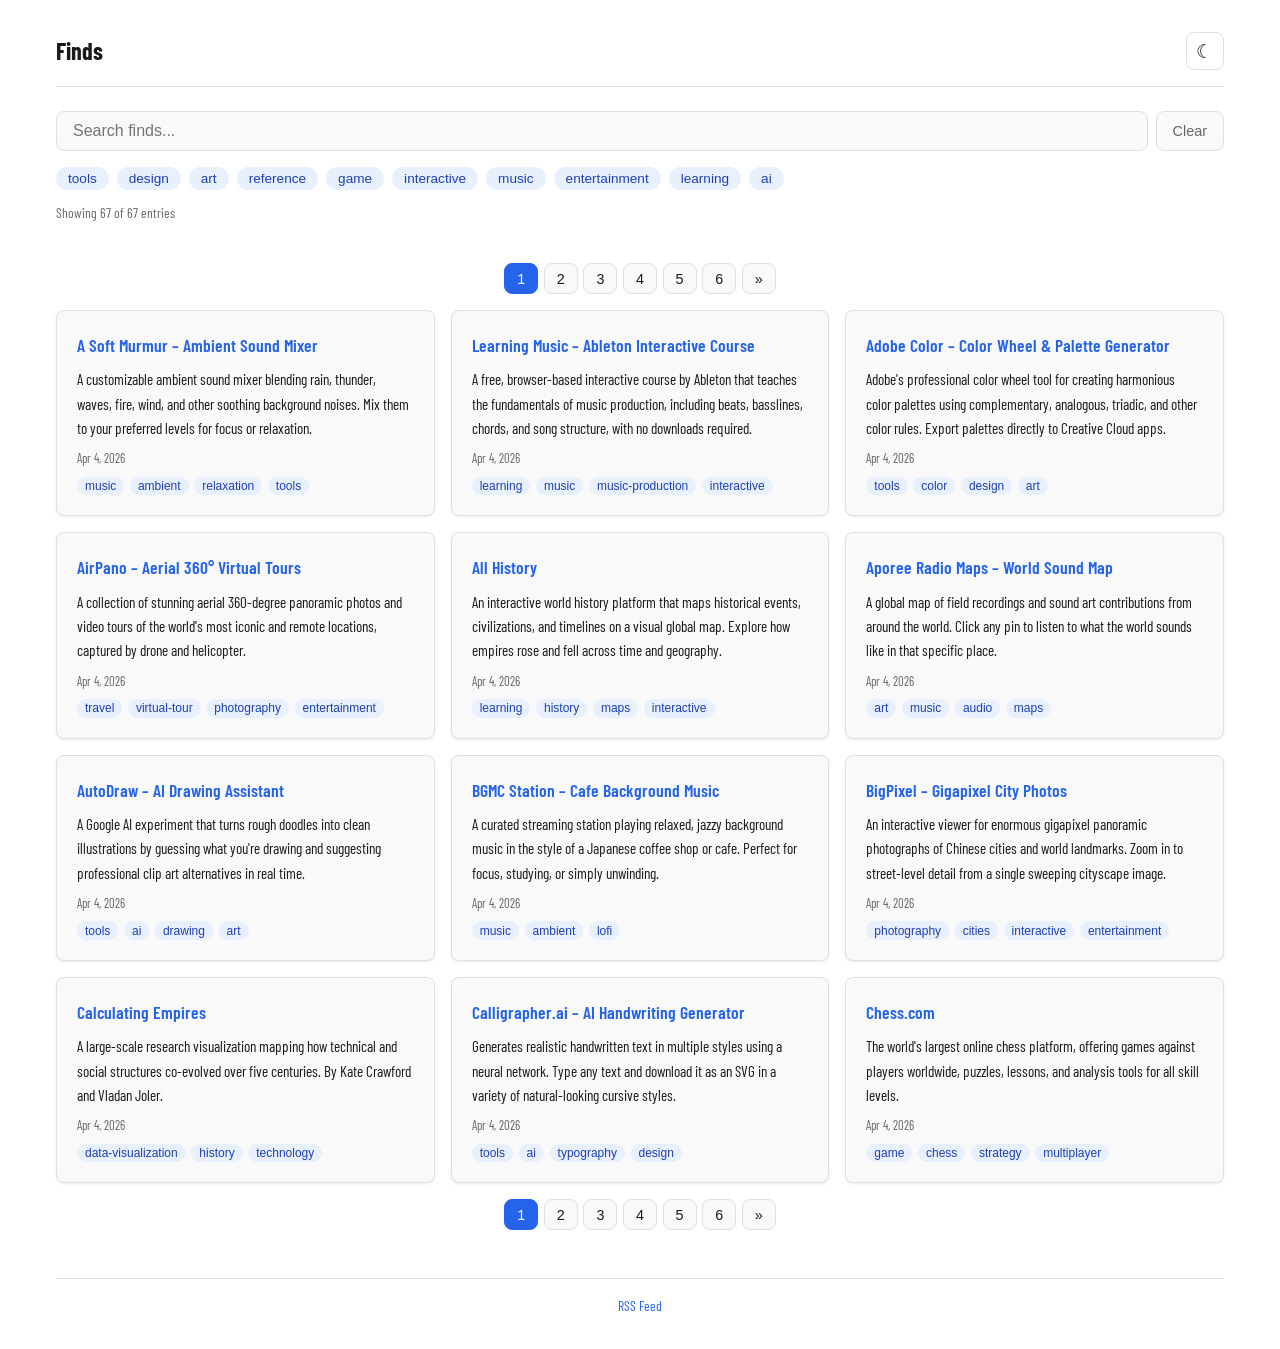
==== commit 7338ad1c: "chore: rebuild site [skip ci]" ====
--- a/docs/index.html
+++ b/docs/index.html
@@ -28,9 +28,9 @@
             
             <button class="tag-pill" data-tag="tools" type="button">tools</button>
             
+            <button class="tag-pill" data-tag="design" type="button">design</button>
+            
             <button class="tag-pill" data-tag="art" type="button">art</button>
-            
-            <button class="tag-pill" data-tag="design" type="button">design</button>
             
             <button class="tag-pill" data-tag="reference" type="button">reference</button>
             
@@ -1065,26 +1065,6 @@
         </article>
         
         <article class="card"
-                 data-title="stable diffusion – hugging face demo"
-                 data-description="a free browser demo of stability ai&#39;s stable diffusion image generation model hosted on hugging face spaces. type a text prompt and generate ai images without any local setup."
-                 data-tags="ai image-generation art tools">
-            <h2><a href="https://huggingface.co/spaces/stabilityai/stable-diffusion" target="_blank" rel="noopener noreferrer">Stable Diffusion – Hugging Face Demo</a></h2>
-            <p class="description">A free browser demo of Stability AI&#39;s Stable Diffusion image generation model hosted on Hugging Face Spaces. Type a text prompt and generate AI images without any local setup.</p>
-            <time datetime="2026-04-04">Apr 4, 2026</time>
-            <div class="tags">
-                
-                <button class="tag-pill card-tag" data-tag="ai" type="button">ai</button>
-                
-                <button class="tag-pill card-tag" data-tag="image-generation" type="button">image-generation</button>
-                
-                <button class="tag-pill card-tag" data-tag="art" type="button">art</button>
-                
-                <button class="tag-pill card-tag" data-tag="tools" type="button">tools</button>
-                
-            </div>
-        </article>
-        
-        <article class="card"
                  data-title="suno – ai music generator"
                  data-description="an ai-powered music generation platform that creates full songs complete with lyrics, vocals, and instrumentation from a text prompt. generate music in any genre in seconds."
                  data-tags="music ai generative-art">
